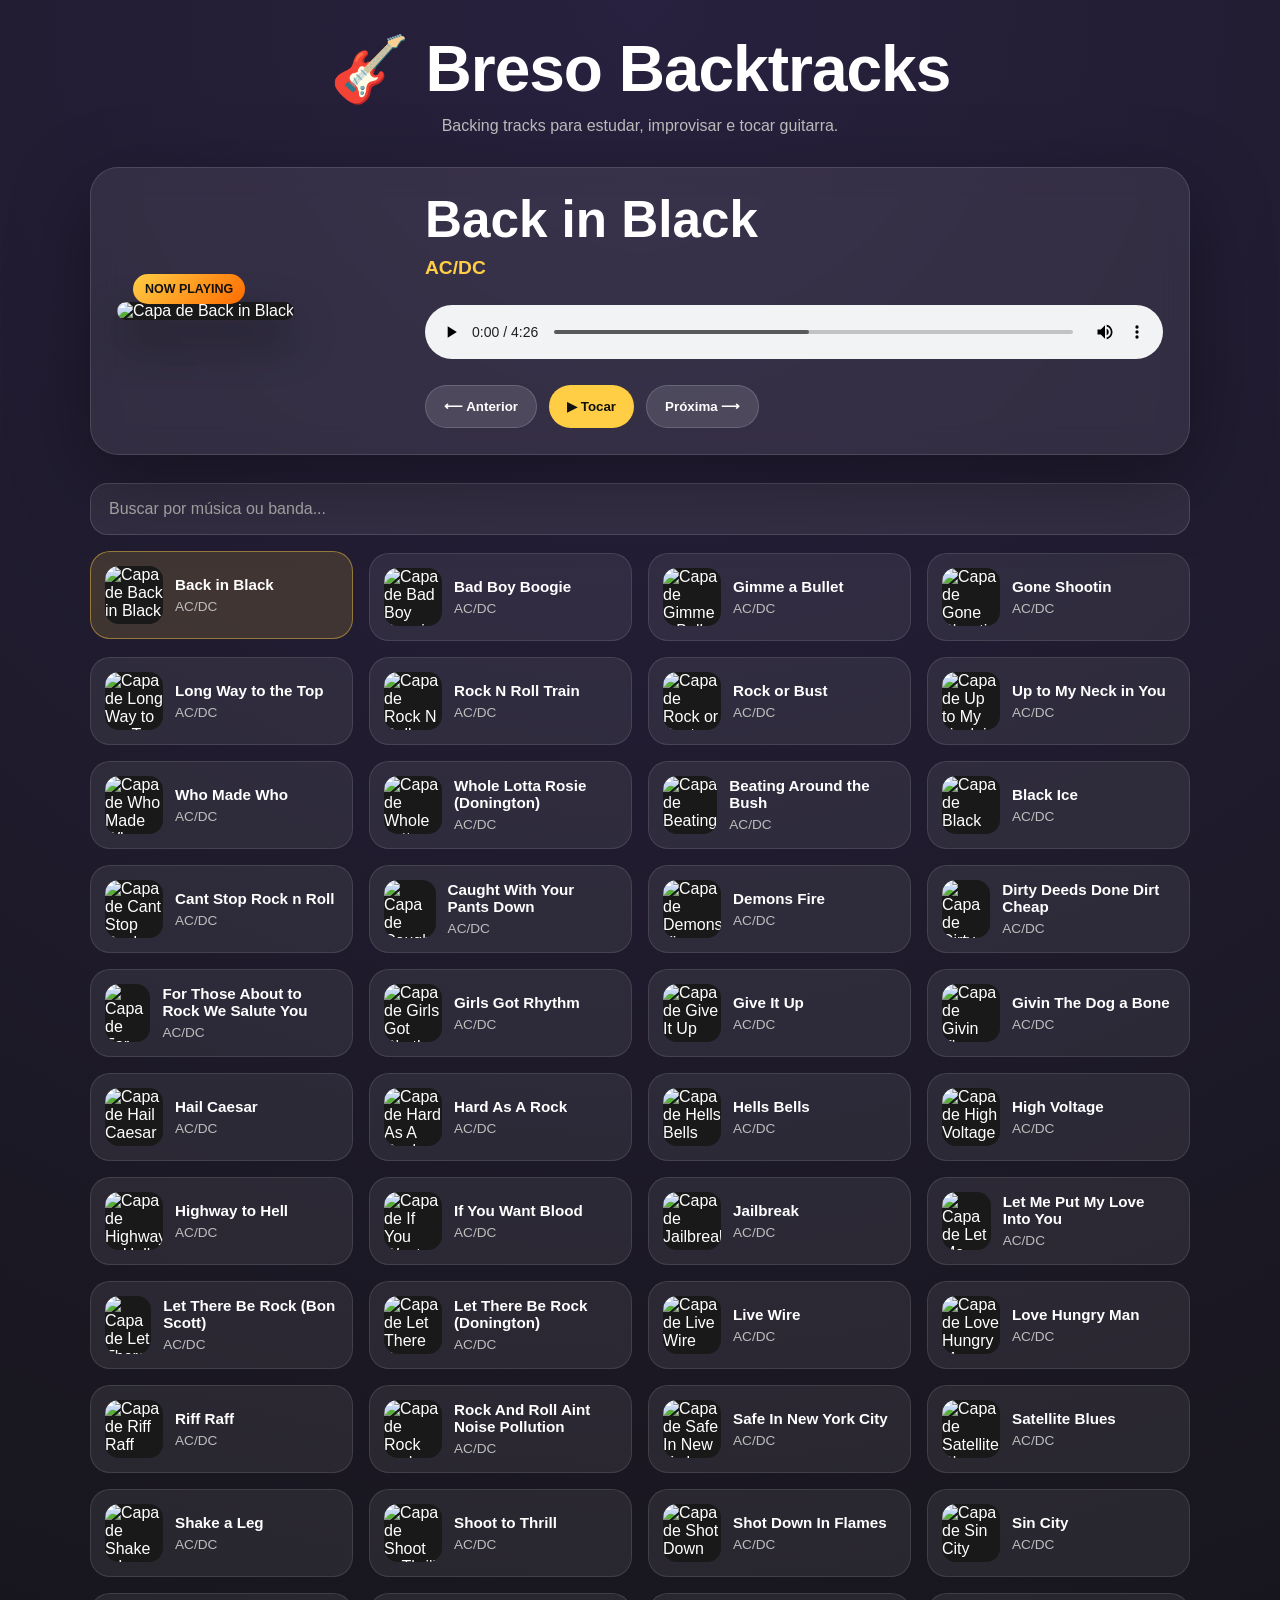
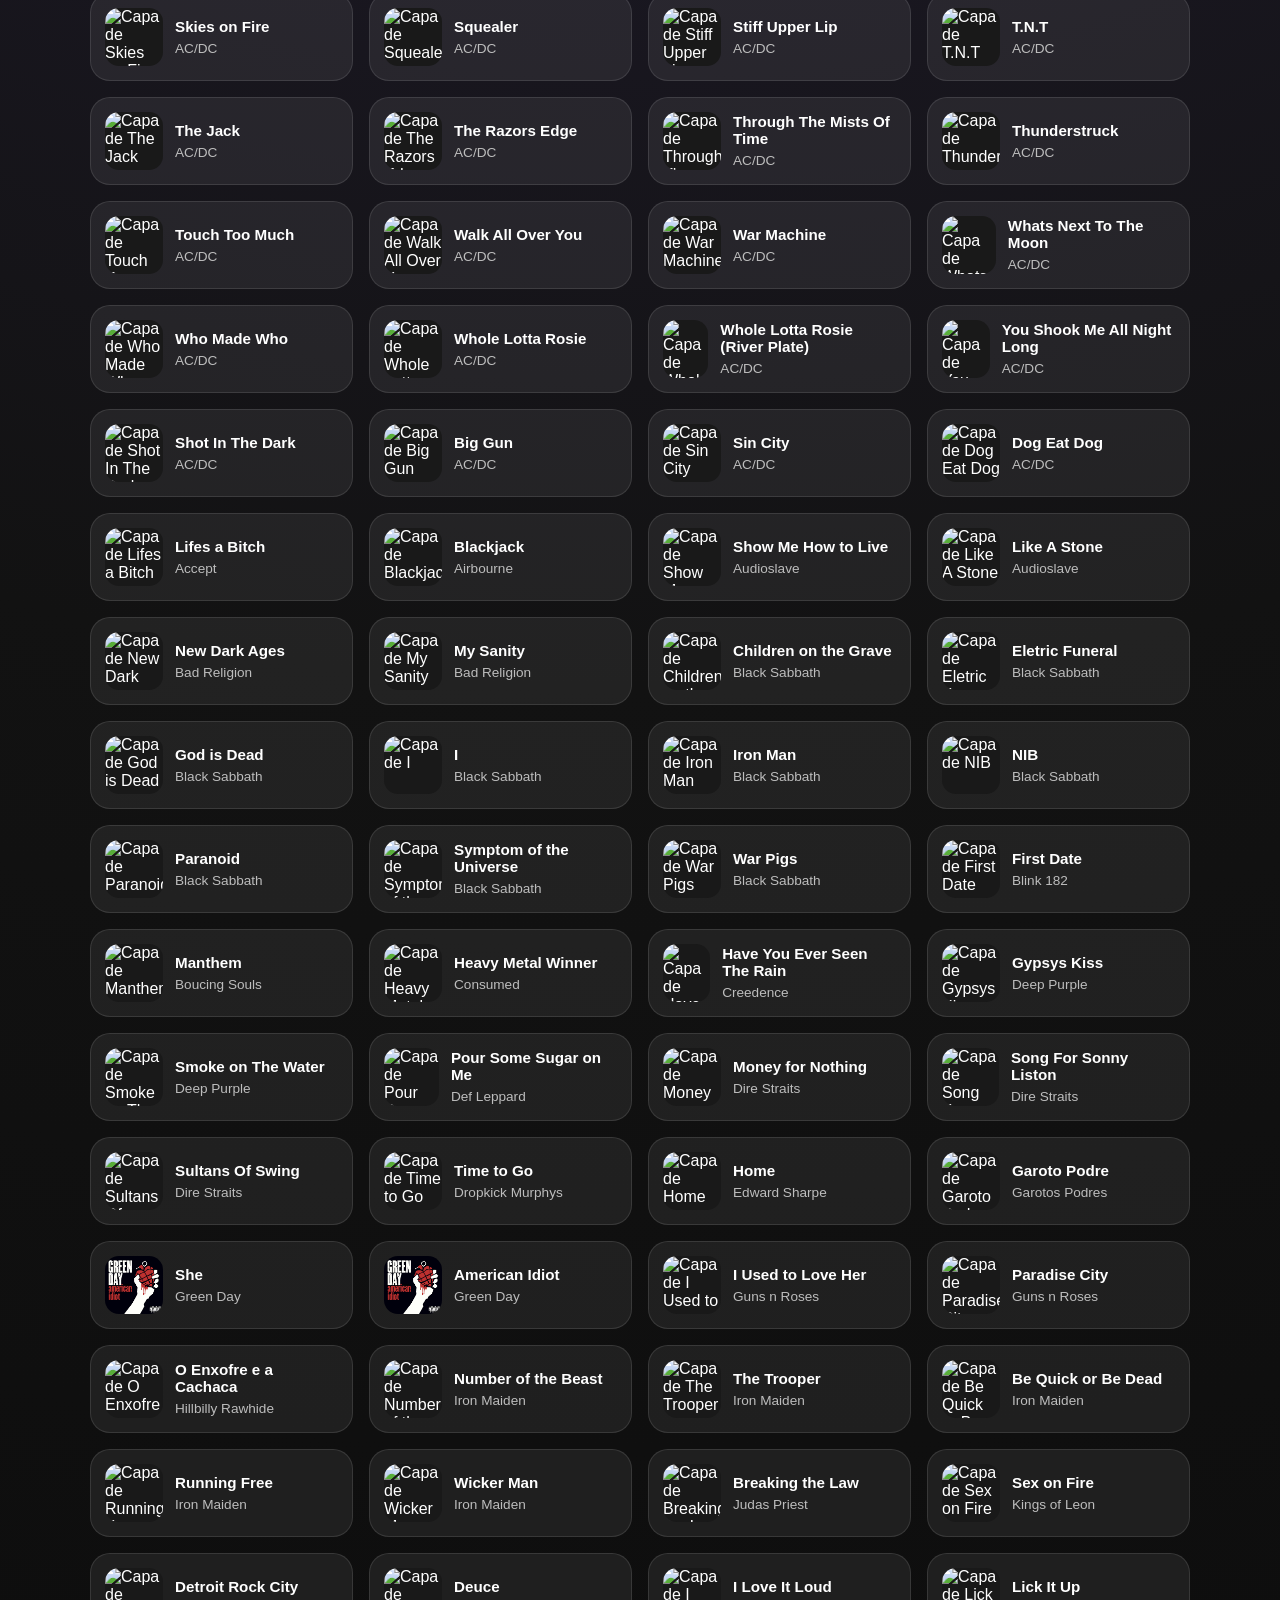
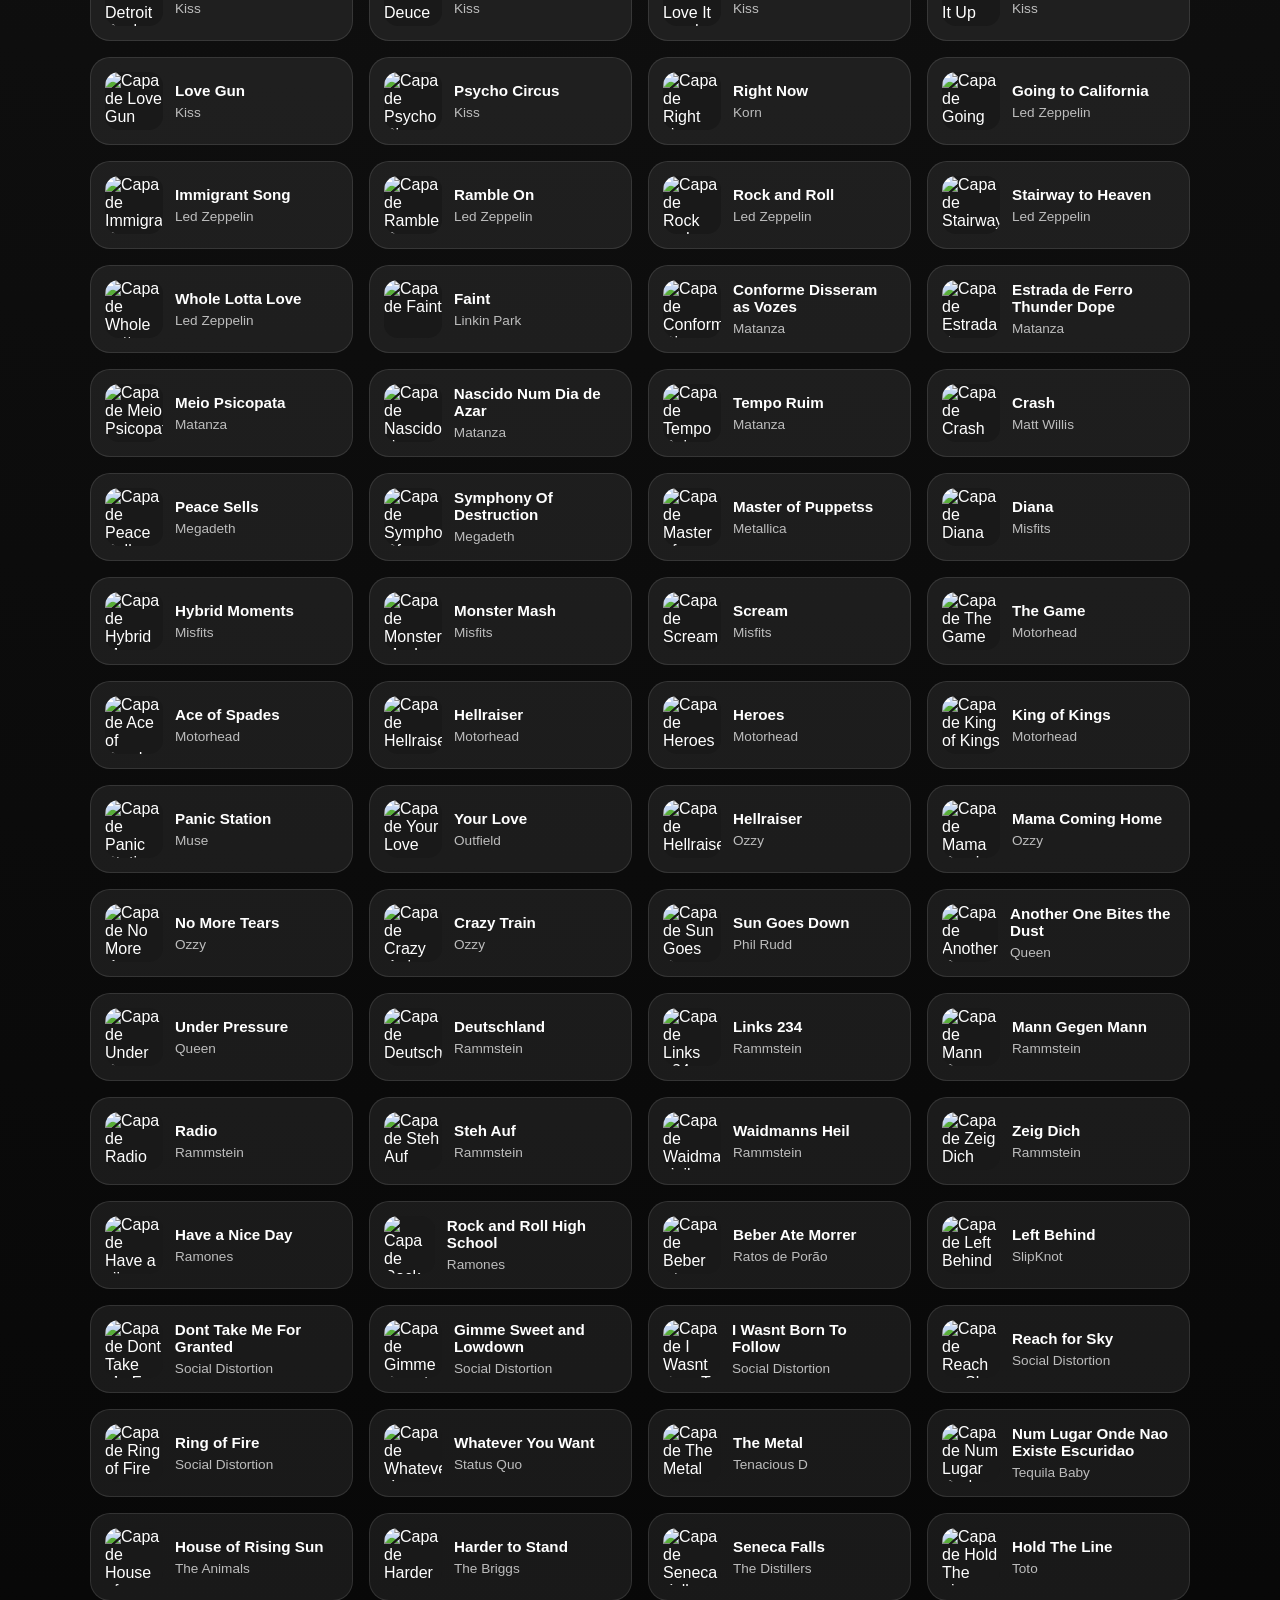
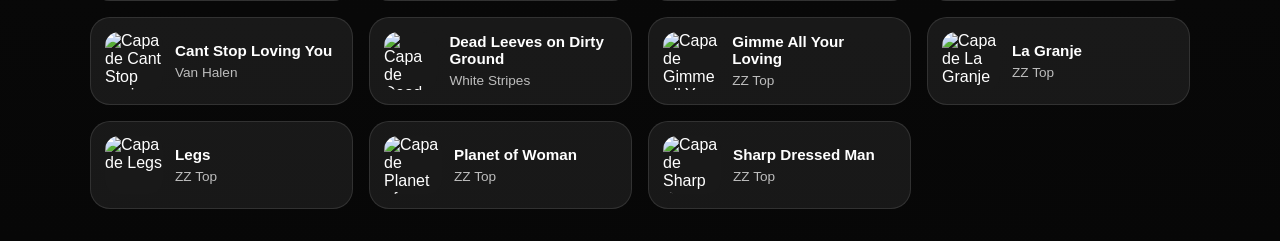
==== index2.html @ 4bf249a6 "Commit autom├ítico em 30/05/2026 ├ás 22:22:36,59" ====
<!DOCTYPE html>
<html lang="pt-BR">
<head>
  <meta charset="UTF-8" />
  <meta name="viewport" content="width=device-width, initial-scale=1.0" />
  <title>Breso Backtracks</title>
  <style>
    * {
      box-sizing: border-box;
      margin: 0;
      padding: 0;
    }

    body {
      min-height: 100vh;
      font-family: Arial, Helvetica, sans-serif;
      background: radial-gradient(circle at top, #28213f 0%, #121212 45%, #070707 100%);
      color: #fff;
      padding: 32px 16px;
    }

    .app {
      width: 100%;
      max-width: 1100px;
      margin: 0 auto;
    }

    header {
      text-align: center;
      margin-bottom: 32px;
    }

    header h1 {
      font-size: clamp(2rem, 5vw, 4rem);
      letter-spacing: -1px;
      margin-bottom: 10px;
    }

    header p {
      color: #bdbdbd;
      font-size: 1rem;
    }

    .player-card {
      display: grid;
      grid-template-columns: 280px 1fr;
      gap: 28px;
      align-items: center;
      background: rgba(255, 255, 255, 0.08);
      border: 1px solid rgba(255, 255, 255, 0.12);
      border-radius: 28px;
      padding: 26px;
      box-shadow: 0 24px 80px rgba(0, 0, 0, 0.35);
      backdrop-filter: blur(14px);
      margin-bottom: 28px;
    }

    .cover-wrap {
      position: relative;
    }

    .cover {
      width: 100%;
      aspect-ratio: 1;
      object-fit: cover;
      border-radius: 22px;
      box-shadow: 0 20px 45px rgba(0, 0, 0, 0.45);
      background: #191919;
    }

    .badge {
      position: absolute;
      left: 16px;
      bottom: 16px;
      background: linear-gradient(135deg, #ffce45, #ff6b00);
      color: #111;
      padding: 8px 12px;
      border-radius: 999px;
      font-weight: 700;
      font-size: 0.78rem;
      text-transform: uppercase;
    }

    .track-info h2 {
      font-size: clamp(1.8rem, 4vw, 3.2rem);
      line-height: 1;
      margin-bottom: 12px;
    }

    .track-info h3 {
      color: #ffce45;
      font-size: 1.2rem;
      margin-bottom: 26px;
      font-weight: 600;
    }

    audio {
      width: 100%;
      margin-bottom: 22px;
      accent-color: #ffce45;
    }

    .controls {
      display: flex;
      gap: 12px;
      flex-wrap: wrap;
    }

    button {
      border: none;
      cursor: pointer;
      padding: 13px 18px;
      border-radius: 999px;
      font-weight: 700;
      color: #111;
      background: #ffce45;
      transition: 0.2s ease;
    }

    button:hover {
      transform: translateY(-2px);
      box-shadow: 0 10px 24px rgba(255, 206, 69, 0.25);
    }

    button.secondary {
      background: rgba(255, 255, 255, 0.12);
      color: #fff;
      border: 1px solid rgba(255, 255, 255, 0.16);
    }

    .search-box {
      margin-bottom: 18px;
    }

    .search-box input {
      width: 100%;
      padding: 16px 18px;
      border-radius: 18px;
      border: 1px solid rgba(255, 255, 255, 0.14);
      background: rgba(255, 255, 255, 0.08);
      color: #fff;
      font-size: 1rem;
      outline: none;
    }

    .search-box input::placeholder {
      color: #aaa;
    }

    .playlist {
      display: grid;
      grid-template-columns: repeat(auto-fill, minmax(220px, 1fr));
      gap: 16px;
    }

    .music-card {
      background: rgba(255, 255, 255, 0.07);
      border: 1px solid rgba(255, 255, 255, 0.11);
      border-radius: 20px;
      padding: 14px;
      display: flex;
      gap: 12px;
      align-items: center;
      cursor: pointer;
      transition: 0.2s ease;
    }

    .music-card:hover,
    .music-card.active {
      background: rgba(255, 206, 69, 0.14);
      border-color: rgba(255, 206, 69, 0.45);
      transform: translateY(-2px);
    }

    .music-card img {
      width: 58px;
      height: 58px;
      border-radius: 14px;
      object-fit: cover;
      background: #191919;
    }

    .music-card strong {
      display: block;
      font-size: 0.95rem;
      margin-bottom: 4px;
    }

    .music-card span {
      color: #bdbdbd;
      font-size: 0.85rem;
    }

    @media (max-width: 760px) {
      .player-card {
        grid-template-columns: 1fr;
        padding: 18px;
      }

      .cover-wrap {
        max-width: 320px;
        margin: 0 auto;
      }

      .track-info {
        text-align: center;
      }

      .controls {
        justify-content: center;
      }
    }
  </style>
</head>
<body>
  <main class="app">
    <header>
      <h1>🎸 Breso Backtracks</h1>
      <p>Backing tracks para estudar, improvisar e tocar guitarra.</p>
    </header>

    <section class="player-card">
      <div class="cover-wrap">
        <img id="capa" class="cover" src="" alt="Capa da música" />
        <span class="badge">Now Playing</span>
      </div>

      <div class="track-info">
        <h2 id="titulo">Nenhuma música</h2>
        <h3 id="banda">Artista</h3>

        <audio id="audio" controls></audio>

        <div class="controls">
          <button class="secondary" id="prevBtn">⟵ Anterior</button>
          <button id="playBtn">▶ Tocar</button>
          <button class="secondary" id="nextBtn">Próxima ⟶</button>
        </div>
      </div>
    </section>

    <div class="search-box">
      <input id="busca" type="text" placeholder="Buscar por música ou banda..." />
    </div>

    <section id="playlist" class="playlist"></section>
  </main>

  <script>
  
      var site  = "https://bresodev.github.io/BackingTracks/musicas/";
  
  
	var capaACDC = "https://s2-techtudo.glbimg.com/yIfA1YfWTrU631iS520fP4xyDyY=/400x0/smart/filters:strip_icc()/s.glbimg.com/po/tt2/f/original/2014/01/09/acdc-wallpaper.jpg";
	var capaBlackSabbath = "https://hmrock.com.br/wp-content/uploads/2019/05/BLACK-SABBATH-Walpurgis-CD-1970-Peel-Sessions.jpg";
	var capaConsumed = "https://www.metal-archives.com/images/3/5/4/0/3540301294_photo.jpg?0242";
	var capaDropkickMurphys = "https://www.headbangersnews.com.br/wp-content/uploads/2024/09/dropkick-murphys-copy.jpg";
	var capaGreenDay = "[data-uri]";
	var capaIronMaiden = "https://i.scdn.co/image/ab67616d0000b2734c111d9ca05d852bbca7e652";
	var capaJudasPriest = "https://imusic.b-cdn.net/images/item/original/924/0194398917924.jpg?judas-priest-2021-reflections-50-heavy-metal-years-of-music-cd&class=scaled&v=1626855888";
	var capaKiss = "https://i.discogs.com/QD6jJYCDGJ_v8UkQbiqvhSbgZWmXq4EDLJIfEpekfZw/rs:fit/g:sm/q:90/h:600/w:576/czM6Ly9kaXNjb2dz/LWRhdGFiYXNlLWlt/YWdlcy9BLTE1MzA3/My0xNjgyNjA1MjY4/LTk4NTcuanBlZw.jpeg";
	var capaLedZeppelin = "https://cdn-images.dzcdn.net/images/cover/bf6394fd785568147dc6a0a27ebf1bc3/0x1900-000000-80-0-0.jpg";
	var capaMetallica = "https://universalmusic.vtexassets.com/arquivos/ids/185314/cd%20metallica-ride-the-lightning-importado-cd%20metallica-ride-the-lightning-impo-00042283814028-00004228381402.jpg?v=638482831030130000";
	var capaOzzy = "https://cdn-images.dzcdn.net/images/artist/e18bac5143c6764b58096640b7a93f06/1900x1900-000000-80-0-0.jpg";
	var capaSocialDistortion = "https://pm1.aminoapps.com/6729/8cd557354711c6e4381abfed44dcabb358d88576v2_00.jpg";
	var capaAccept = "https://encrypted-tbn0.gstatic.com/images?q=tbn:ANd9GcSbnw2ZaPfFq190IFtT26KCE4lEuJU3-fTkPg&s";
	var capaAirborne = "https://i.scdn.co/image/ab67616d00001e02f14b478eb49241dd646c8626";
	var capaAudioslave = "https://m.media-amazon.com/images/I/818106vSzxL.jpg";
	var capaBadReligion = "https://cdn.awsli.com.br/600x450/769/769081/produto/174149241/e910d37777.jpg";
	var capaBlink182 = "https://upload.wikimedia.org/wikipedia/pt/f/f2/Blink-182_%C3%A1lbum.jpg";
	var capaBoucingSouls = "https://upload.wikimedia.org/wikipedia/en/2/26/The_Bouncing_Souls_-_Hopeless_Romantic_cover.jpg";
	var capaDeepPurple = "https://m.media-amazon.com/images/I/81r5+A9OmkL.jpg";
	var capaCreedence = "https://m.media-amazon.com/images/I/81Vub58dt2L.jpg";
	var capaDefLeppard = "https://m.media-amazon.com/images/I/A1STgBT73QL._UF894,1000_QL80_.jpg";
	var capaDireStraits = "https://yt3.googleusercontent.com/mytT4DRTuQnT1VsAO6QWelv-LzNUfX1wi4JPrFY1vGHZNMMdWa8bclI3qv_9fyooXQuiRaLX8E8=s900-c-k-c0x00ffffff-no-rj";
	var capaEdwardSharpe = "https://cdn-images.dzcdn.net/images/artist/c6253de8ccc721cbe104b1e2850655df/1900x1900-000000-80-0-0.jpg";
	var capaGarotosPodres = "https://i.scdn.co/image/ab67616d0000b273136d67419509df09c9f929bc";
	var capaGunsnRoses = "https://i.scdn.co/image/ab6761610000e5eb50defaf9fc059a1efc541f4c";
	var capaHillbillyRawhide = "https://cdn-images.dzcdn.net/images/cover/a3bf8d22529b52a8691689e178394894/1900x1900-000000-80-0-0.jpg";
	var capaKingsofLeon = "https://i.scdn.co/image/ab6761610000e5eb6fc940f2e99875ced9bafed0";
	var capaKorn = "https://encrypted-tbn0.gstatic.com/images?q=tbn:ANd9GcSWrAUnhqSxsTRbwVL3gS3OAwZWRMw9tBYOZA&s";
	var capaLinkinPark = "https://lastfm.freetls.fastly.net/i/u/ar0/c21b3923a4d3ff5629996f3f8e178140.jpg";
	var capaMatanza = "https://upload.wikimedia.org/wikipedia/pt/b/b1/Matanza-pior-cenario-possivel.jpg";
	var capaMattWillis = "https://cdn-images.dzcdn.net/images/artist/727fe511a38d10326fbdf06ad2ec5392/1900x1900-000000-80-0-0.jpg";
	var capaMegadeth = "https://i.scdn.co/image/ab67616d0000b27342be808911785ceb13140edc";
	var capaMisfits = "https://i.scdn.co/image/ab67616100005174030d67ff9576754ff230b2c0";
	var capaMotorhead = "https://hmrock.com.br/wp-content/uploads/2017/01/1000x1000-1-1.jpg";
	var capaMuse = "https://cdn-images.dzcdn.net/images/artist/cd7c5861be0009d3b75d4d3c069317a7/1900x1900-000000-80-0-0.jpg";
	var capaOutfield = "https://thisis-images.spotifycdn.com/37i9dQZF1DZ06evO0SdqzC-default.jpg";
	var capaPhilRudd = "https://encrypted-tbn0.gstatic.com/images?q=tbn:ANd9GcQbREnB2XFYyToDC1lxAY_M14m5OplevowPzg&s";
	var capaQueen = "https://m.media-amazon.com/images/M/MV5BMjI4OTIwNDAxMF5BMl5BanBnXkFtZTgwOTkzOTAyODE@._V1_FMjpg_UX1000_.jpg";
	var capaRammstein  = "https://cdn-images.dzcdn.net/images/cover/040f9ad9afc1a9121e26a82987f5414d/1900x1900-000000-80-0-0.jpg";
	var capaRamones = "https://cdn-images.dzcdn.net/images/cover/5e4fa09fd2de120d601098123f43e328/0x1900-000000-80-0-0.jpg";
	var capaRatosdePorao = "https://i.pinimg.com/474x/ee/23/e7/ee23e7c569f09021968ed3a1028472d4.jpg";
	var capaSlipKnot = "https://encrypted-tbn0.gstatic.com/images?q=tbn:ANd9GcQsix1ccvSOvduhi1ChWYUBOQNn56LNFSpmwA&s";
	var capaStatusQuo = "https://imusic.b-cdn.net/images/item/original/437/0600753575437.jpg?status-quo-2015-rockin-all-over-the-world-the-collection-cd&class=scaled&v=1426598337";
	var capaTenaciousD = "https://m.media-amazon.com/images/I/51BMCpQzHtL._UF1000,1000_QL80_.jpg";
	var capaTequilaBaby = "https://image-cdn-ak.spotifycdn.com/image/ab67706c0000da8449c679cf1d4c68d3c0ddb3a2";
	var capaTheAnimals = "https://cdn-images.dzcdn.net/images/cover/32af0bbabd9459d57acc697ae162ca0c/0x1900-000000-80-0-0.jpg";
	var capaTheBriggs = "https://f4.bcbits.com/img/a3979635172_16.jpg";
	var capaTheDistillers = "https://crazymetalmind.com/wp-content/uploads/2013/09/972428_502074366547687_371007083_n.jpg";
	var capaToto = "https://static.wixstatic.com/media/294f34_5001a0ad7b33432caceaa2ebce2281df~mv2.jpeg/v1/fill/w_309,h_317,al_c,q_80,usm_0.66_1.00_0.01,enc_avif,quality_auto/toto.jpeg";
	var capaVanHalen = "https://m.media-amazon.com/images/I/91uG5dJsMdL.jpg";
	var capaWhiteStripes = "https://i.scdn.co/image/ab6761610000e5eb70cc06de8fc28226d4743cd9";
	var capaZZTop = "https://images.sk-static.com/images/media/profile_images/artists/307157/huge_avatar";
	 
	 
    const capaPadrao = 'https://placehold.co/600x600/181818/ffce45?text=Backing+Track';
     

    

const musicas = [
{banda: 'AC/DC', titulo: 'Back in Black', src: site + 'back in black.mp3', capa: capaACDC},
{banda: 'AC/DC', titulo: 'Bad Boy Boogie', src: site + 'Bad Boy Boogie.mp3', capa: capaACDC},
{banda: 'AC/DC', titulo: 'Gimme a Bullet', src: site + 'Gimme a Bullet.mp3', capa: capaACDC},
{banda: 'AC/DC', titulo: 'Gone Shootin', src: site + 'Gone Shootin.mp3', capa: capaACDC},
{banda: 'AC/DC', titulo: 'Long Way to the Top', src: site + 'Long Way to the Top.mp3', capa: capaACDC},
{banda: 'AC/DC', titulo: 'Rock N Roll Train', src: site + 'Rock N Roll Train.mp3', capa: capaACDC},
{banda: 'AC/DC', titulo: 'Rock or Bust', src: site + 'Rock or Bust.mp3', capa: capaACDC},
{banda: 'AC/DC', titulo: 'Up to My Neck in You', src: site + 'Up to My Neck in You.mp3', capa: capaACDC},
{banda: 'AC/DC', titulo: 'Who Made Who', src: site + 'Who Made Who.mp3', capa: capaACDC},
{banda: 'AC/DC', titulo: 'Whole Lotta Rosie (Donington)', src: site + 'Whole Lotta Rosie - Live.mp3', capa: capaACDC},
{banda: 'AC/DC', titulo:'Beating Around the Bush', src: site + 'Beating_Around_the_Bush.mp3', capa: capaACDC},
{banda: 'AC/DC', titulo:'Black Ice', src: site + 'AC_DC - Black Ice.mp3', capa: capaACDC},
{banda: 'AC/DC', titulo:'Cant Stop Rock n Roll', src: site + 'Cant_stop_rock_n_roll.mp3', capa: capaACDC},
{banda: 'AC/DC', titulo:'Caught With Your Pants Down', src: site + 'Caught_with_Your_Pants_Down.mp3', capa: capaACDC},
{banda: 'AC/DC', titulo:'Demons Fire', src: site + 'Demon_Fire.mp3', capa: capaACDC},
{banda: 'AC/DC', titulo:'Dirty Deeds Done Dirt Cheap', src: site + 'Dirty_Deeds_Done_Dirt_Cheap.mp3', capa: capaACDC},
{banda: 'AC/DC', titulo:'For Those About to Rock We Salute You', src: site + 'For_Those_About_to_Rock_We_Salute_You.mp3', capa: capaACDC},
{banda: 'AC/DC', titulo:'Girls Got Rhythm', src: site + 'Girls_Got_Rhythm.mp3', capa: capaACDC},
{banda: 'AC/DC', titulo:'Give It Up', src: site + 'Give_It_Up.mp3', capa: capaACDC},
{banda: 'AC/DC', titulo:'Givin The Dog a Bone', src: site + 'GIVIN THE DOG A BONE.mp3', capa: capaACDC},
{banda: 'AC/DC', titulo:'Hail Caesar', src: site + 'Hail_Caesar.mp3', capa: capaACDC},
{banda: 'AC/DC', titulo:'Hard As A Rock', src: site + 'Hard_As_A_Rock.mp3', capa: capaACDC},
{banda: 'AC/DC', titulo:'Hells Bells', src: site + 'Hells_Bells.mp3', capa: capaACDC},
{banda: 'AC/DC', titulo:'High Voltage', src: site + 'High_Voltage.mp3', capa: capaACDC},
{banda: 'AC/DC', titulo:'Highway to Hell', src: site + 'Highway_to_Hell.mp3', capa: capaACDC},
{banda: 'AC/DC', titulo:'If You Want Blood', src: site + 'If_You_Want_Blood.mp3', capa: capaACDC},
{banda: 'AC/DC', titulo:'Jailbreak', src: site + 'Jailbreak.mp3', capa: capaACDC},
{banda: 'AC/DC', titulo:'Let Me Put My Love Into You', src: site + 'Let_Me_Put_My_Love_Into_You.mp3', capa: capaACDC},
{banda: 'AC/DC', titulo:'Let There Be Rock (Bon Scott)', src: site + 'AC_DC Let there be rock backing track with Bon Scott.mp3', capa: capaACDC},
{banda: 'AC/DC', titulo:'Let There Be Rock (Donington)', src: site + 'Let_There_Be_Rock_from_Live_At_Donington.mp3', capa: capaACDC},
{banda: 'AC/DC', titulo:'Live Wire', src: site + 'Live_Wire.mp3', capa: capaACDC},
{banda: 'AC/DC', titulo:'Love Hungry Man', src: site + 'Love_Hungry_Man.mp3', capa: capaACDC},
{banda: 'AC/DC', titulo:'Riff Raff', src: site + 'Riff_Raff.mp3', capa: capaACDC},
{banda: 'AC/DC', titulo:'Rock And Roll Aint Noise Pollution', src: site + 'Rock_And_Roll_Aint_Noise_Pollution.mp3', capa: capaACDC},
{banda: 'AC/DC', titulo:'Safe In New York City', src: site + 'Safe_In_New_York_City.mp3', capa: capaACDC},
{banda: 'AC/DC', titulo:'Satellite Blues', src: site + 'Satellite_Blues.mp3', capa: capaACDC},
{banda: 'AC/DC', titulo:'Shake a Leg', src: site + 'Shake_a_Leg.mp3', capa: capaACDC},
{banda: 'AC/DC', titulo:'Shoot to Thrill', src: site + 'Shoot_to_thrill.mp3', capa: capaACDC},
{banda: 'AC/DC', titulo:'Shot Down In Flames', src: site + 'Shot_Down_In_Flames.mp3', capa: capaACDC},
{banda: 'AC/DC', titulo:'Sin City', src: site + 'ACDC - SIN CITY.mp3', capa: capaACDC},
{banda: 'AC/DC', titulo:'Skies on Fire', src: site + 'Skies_on_Fire.mp3', capa: capaACDC},
{banda: 'AC/DC', titulo:'Squealer', src: site + 'AC_DC-_Squealer.mp3', capa: capaACDC},
{banda: 'AC/DC', titulo:'Stiff Upper Lip', src: site + 'Stiff_Upper_Lip.mp3', capa: capaACDC},
{banda: 'AC/DC', titulo:'T.N.T', src: site + 'T.N.T.mp3', capa: capaACDC},
{banda: 'AC/DC', titulo:'The Jack', src: site + 'AC_DC - The Jack.mp3', capa: capaACDC},
{banda: 'AC/DC', titulo:'The Razors Edge', src: site + 'ACDC - THE RAZORS EDGE.mp3', capa: capaACDC},
{banda: 'AC/DC', titulo:'Through The Mists Of Time', src: site + 'AC_DC - Through The Mists Of Time.mp3', capa: capaACDC},
{banda: 'AC/DC', titulo:'Thunderstruck', src: site + 'Thunderstruck.mp3', capa: capaACDC},
{banda: 'AC/DC', titulo:'Touch Too Much',src: site +  'Touch_too_much.mp3', capa: capaACDC},
{banda: 'AC/DC', titulo:'Walk All Over You', src: site + 'Walk_All_Over_You.mp3', capa: capaACDC},
{banda: 'AC/DC', titulo:'War Machine', src: site + 'ACDC - WAR MACHINE.mp3', capa: capaACDC},
{banda: 'AC/DC', titulo:'Whats Next To The Moon', src: site + 'Whats_Next_to_the_Moon.mp3', capa: capaACDC},
{banda: 'AC/DC', titulo:'Who Made Who', src: site + 'Who_Made_Who.mp3', capa: capaACDC},
{banda: 'AC/DC', titulo:'Whole Lotta Rosie', src: site + 'Lotta_Rosie.mp3', capa: capaACDC},
{banda: 'AC/DC', titulo:'Whole Lotta Rosie (River Plate)', src: site + 'Whole Lotta Rosie River Plate.mp3', capa: capaACDC},
{banda: 'AC/DC', titulo:'You Shook Me All Night Long', src: site + 'You_Shook_Me_All_Night_Long.mp3', capa: capaACDC},
{banda: 'AC/DC', titulo:'Shot In The Dark', src: site + 'Shot In The Dark.mp3', capa: capaACDC},
{banda: 'AC/DC', titulo:'Big Gun', src: site + 'ACDC - BIG GUN.mp3', capa: capaACDC},
{banda: 'AC/DC', titulo:'Sin City', src: site + 'ACDC Sin City.mp3', capa: capaACDC},
{banda: 'AC/DC', titulo:'Dog Eat Dog', src: site + 'Dog Eat Dog.mp3', capa: capaACDC},


{banda: 'Accept',  titulo:'Lifes a Bitch', src: site + 'Lifes_a_Bitch.mp3', capa: capaAccept},//1231198837889044480/1231201342366810162/?ex=6636189a&amp;is=6623a39a&amp;hm=38cee1d449687c9160801ceb87e3ad4cec9dafbb316b632a65b3b60e6811f3b8&amp;', capa: ''},
{banda: 'Airbourne', titulo: 'Blackjack', src: site + 'Blackjack.mp3', capa: capaAirborne},///1231231900970913814/Blackjack.mp3?ex=66363510&amp;is=6623c010&amp;hm=3a585e52aaaab0cbcdf7041ba4ded0284182ccf0e180420f88404d7ee35c0821&amp;', capa: ''},
{banda: 'Audioslave', titulo: 'Show Me How to Live', src: site + 'Show_Me_How_to_Live.mp3', capa: capaAudioslave},///1231232531622269049/?ex=663635a6&amp;is=6623c0a6&amp;hm=9ff0d2c64166fcd9f010ba99b9fbf4fcb25f4bcc12f6004e86e9f9820d9746ec&amp;', capa: ''},
{banda: 'Audioslave', titulo: 'Like A Stone', src: site + 'Audioslave - Like A Stone.mp3', capa: capaAudioslave},///1231232531622269049/?ex=663635a6&amp;is=6623c0a6&amp;hm=9ff0d2c64166fcd9f010ba99b9fbf4fcb25f4bcc12f6004e86e9f9820d9746ec&amp;', capa: ''},
{banda: 'Bad Religion',  titulo:'New Dark Ages', src: site + 'New_Dark_Ages.mp3', capa: capaBadReligion},//1231198837889044480/1231201627482882070/?ex=663618de&amp;is=6623a3de&amp;hm=a7bc7d36b9d1a184c7a9e7b9584eae7e7a7856fe1255688150fd851af456042b&amp;', capa: ''},
{banda: 'Bad Religion', titulo: 'My Sanity', src: site + 'Bad_Religion_My_Sanity_Guitar_Backing_Track_w_Vocals__nKKkAmkAq4M_140.mp3', capa: capaBadReligion},///1231409947817021471/Bad_Religion_My_Sanity_Guitar_Backing_Track_w_Vocals__nKKkAmkAq4M_140.mp3?ex=6636dae2&amp;is=662465e2&amp;hm=2251bb5f5b09881a6001a7e0d466d673cb9b74f402290b9b37976b55446799ba&amp;', capa: ''},
{banda: 'Black Sabbath', titulo: 'Children on the Grave', src: site + 'Children_Of_The_Grave.mp3', capa: capaBlackSabbath},///1231231897527521350/Children_Of_The_Grave.mp3?ex=6625118f&amp;is=6623c00f&amp;hm=ed1408379ed7a7a83d3b94aaf146076bab1697d532258f6a9ae5b64732f25c77&amp;', capa: ''},
{banda: 'Black Sabbath', titulo: 'Eletric Funeral', src: site + 'Electric_Funeral.mp3', capa: capaBlackSabbath},////?ex=6636350f&amp;is=6623c00f&amp;hm=01a646e1315edd11d32e9ee334868c48082bb66407e385468b4ae62b35422fc3&amp;', capa: ''},
{banda: 'Black Sabbath', titulo: 'God is Dead', src: site + 'Black_Sabbath_God_Is_Dead_Guitar_Backing_Track_w_Vocals_qz_hYVWc6bQ_140.mp3', capa: capaBlackSabbath},///1231409948152434718/Black_Sabbath_God_Is_Dead_Guitar_Backing_Track_w_Vocals_qz_hYVWc6bQ_140.mp3?ex=6636dae2&amp;is=662465e2&amp;hm=61f70293b5f29f5b8caea114629947f40bbb92f26153dbead8e0db370ac62c0b&amp;', capa: ''},
{banda: 'Black Sabbath', titulo: 'I', src: site + 'I.mp3', capa: capaBlackSabbath},//
{banda: 'Black Sabbath', titulo: 'Iron Man', src: site + 'Black_Sabbath_Iron_Man_Guitar_Backing_Track_w_original__vGScxlii1lQ_140.mp3', capa: capaBlackSabbath},///1231410060798988399/Black_Sabbath_Iron_Man_Guitar_Backing_Track_w_original__vGScxlii1lQ_140.mp3?ex=6636dafc&amp;is=662465fc&amp;hm=c67d54272423ac1b923807d5bdb9884d1c5319a3692c6796d5843ef0abdb8a33&amp;', capa: ''},
{banda: 'Black Sabbath', titulo: 'NIB', src: site + 'N.I.B_Black_sabbath_guitar_backing_track_ozzy_vocals__-0TvwfX4E9M_140.mp3', capa: capaBlackSabbath},//?ex=6636dae2&amp;is=662465e2&amp;hm=9009859b3616b970d276c55df8f4c5bab6eda16b6dd3779cad02f7d727a7b34a&amp;', capa: ''},
{banda: 'Black Sabbath', titulo: 'Paranoid', src: site + 'Paranoid.mp3', capa: capaBlackSabbath},//1231198837889044480/1231201628452032542/?ex=663618de&amp;is=6623a3de&amp;hm=e2247459b2b4146c78e2bbaffb733b7c94d343a05a75062b27db5a80fde17e99&amp;', capa: ''},
{banda: 'Black Sabbath', titulo: 'Symptom of the Universe', src: site + 'Black_Sabbath_Symptom_of_the_Universe_Guitar_Backing_Tr_xXDvnF2nLL8_140.mp3', capa: capaBlackSabbath},///1231409949091823638/Black_Sabbath_Symptom_of_the_Universe_Guitar_Backing_Tr_xXDvnF2nLL8_140.mp3?ex=6636dae2&amp;is=662465e2&amp;hm=9623930406784b425e69af57d3963f3b5bb99f5db35fa419500e11fe9ba91163&amp;', capa: ''},
{banda: 'Black Sabbath', titulo: 'War Pigs', src: site + 'war-pigs.mp3', capa: capaBlackSabbath},
{banda: 'Blink 182', titulo: 'First Date', src: site + 'First_Date.mp3', capa: capaBlink182},///1231232036845387816/First_Date.mp3?ex=66363530&amp;is=6623c030&amp;hm=e87faa0f39fe402c28a2fab8b73099bbf8b41228f2c5b590dee8cc21a608a776&amp;', capa: ''},
{banda: 'Boucing Souls', titulo: 'Manthem', src: site + 'Manthem.mp3', capa: capaBoucingSouls},//1231198837889044480/1231201626501677177/?ex=663618de&amp;is=6623a3de&amp;hm=1adae4c0632c989221dbadb48675847c40900205010b47b44b837f272d556435&amp;', capa: ''},
{banda: 'Consumed', titulo: 'Heavy Metal Winner', src: site + 'Heavy_Metal_Winner.mp3', capa: capaConsumed},
{banda: 'Creedence', titulo: 'Have You Ever Seen The Rain', src: site + 'Have_You_Ever_Seen_The_Rain.mp3', capa: capaCreedence},
{banda: 'Deep Purple', titulo: 'Gypsys Kiss', src: site + 'Gypsys_Kiss_Backing_Track_eUyHI90yyUg_140.mp3', capa: capaDeepPurple},///1231410061113430047/Gypsys_Kiss_Backing_Track_eUyHI90yyUg_140.mp3?ex=6636dafd&amp;is=662465fd&amp;hm=f8955ade86ecb8598c28936b22384eedaebca5a60859498f56ce44be47552113&amp;', capa: ''},
{banda: 'Deep Purple', titulo: 'Smoke on The Water', src: site + 'Deep_Purple_Smoke_on_The_Water_Backing_Track_With_Vocal_PlewFI2a2qo_140.mp3', capa: capaDeepPurple},///1231418230535360563/Deep_Purple_Smoke_on_The_Water_Backing_Track_With_Vocal_PlewFI2a2qo_140.mp3?ex=662667d8&amp;is=66251658&amp;hm=9831974a12f3cd92f9eb893e0d029fc90eaa38ec609a183848f8e028a070c35d&amp;', capa: ''},
{banda: 'Def Leppard', titulo: 'Pour Some Sugar on Me', src: site + 'Pour_Some_Sugar_On_Me.mp3', capa: capaDefLeppard},///1231232284880015430/?ex=6636356b&amp;is=6623c06b&amp;hm=e5d329ee853f835a48f07438feeeec4c397d53cbfe97fb92ca501d4e109da766&amp;', capa: ''},
{banda: 'Dire Straits', titulo: 'Money for Nothing', src: site + 'Dire_Straits_Money_For_Nothing_Guitar_Backing_Track_WIT_bVtrH3ehjjQ_140.mp3', capa: capaDireStraits},///1231409949385560176/Dire_Straits_Money_For_Nothing_Guitar_Backing_Track_WIT_bVtrH3ehjjQ_140.mp3?ex=662708e2&amp;is=6625b762&amp;hm=d9b5d18d870fb9dd0aba032c12e5d5ef8fb3a934d495fbd3d8676a1e145e3d59&amp;', capa: ''},
{banda: 'Dire Straits', titulo: 'Song For Sonny Liston', src: site + 'Song_For_Sonny_Liston.mp3', capa: capaDireStraits},///1231232531970392154/?ex=663635a6&amp;is=6623c0a6&amp;hm=cfa3c612f0451803ebdd5ccc83acc81c29e92cedee4a07df5e65422ff2e136f6&amp;', capa: ''},
{banda: 'Dire Straits', titulo: 'Sultans Of Swing', src: site + 'Sultans_Of_Swing.mp3', capa: capaDireStraits},///1231232532922634280/?ex=663635a7&amp;is=6623c0a7&amp;hm=dfa36a4b9f01bdc972316d3411f79ad9b5850dc11c9c537d4820a7bdf1c87c3a&amp;', capa: ''},
{banda: 'Dropkick Murphys', titulo: 'Time to Go', src: site + 'Time to Go.mp3', capa: capaDropkickMurphys},
{banda: 'Edward Sharpe', titulo: 'Home', src: site + 'Home.mp3', capa: capaEdwardSharpe},///1231232035943612497/?ex=66363530&amp;is=6623c030&amp;hm=5cca38c6dfa2d8849be579c28a47cd926ce3ce5db625037d963d7d215e538199&amp;', capa: ''},
{banda: 'Garotos Podres', titulo: 'Garoto Podre', src: site + 'Garotos_Podres_Garoto_Podre_Guitar_Backing_Track_w_Voca_Y1mqXQFazBQ_140.mp3', capa: capaGarotosPodres},///1231409947313438750/Garotos_Podres_Garoto_Podre_Guitar_Backing_Track_w_Voca_Y1mqXQFazBQ_140.mp3?ex=6636dae1&amp;is=662465e1&amp;hm=e89208e0409d3381141d68958ec164b6be59e781421b50a033809194416816c3&amp;', capa: ''},
{banda: 'Green Day',  titulo:'She', src: site + 'she.mp3', capa: capaGreenDay},
{banda: 'Green Day', titulo: 'American Idiot', src: site + 'american-idiot.mp3', capa: capaGreenDay},
{banda: 'Guns n Roses', titulo: 'I Used to Love Her', src: site + 'I_Used_To_Love_Her.mp3', capa: capaGunsnRoses},///1231232161122615296/?ex=6636354e&amp;is=6623c04e&amp;hm=d7e5a43638ad0df3f7dc3e3ee545576bcfe5ab6f7cca7f02ba568d26949c6815&amp;', capa: ''},
{banda: 'Guns n Roses', titulo: 'Paradise City', src: site + 'Guns N Roses - Paradise City.mp3', capa: capaGunsnRoses},///1231232161122615296/?ex=6636354e&amp;is=6623c04e&amp;hm=d7e5a43638ad0df3f7dc3e3ee545576bcfe5ab6f7cca7f02ba568d26949c6815&amp;', capa: ''},
{banda: 'Hillbilly Rawhide',  titulo:'O Enxofre e a Cachaca', src: site + 'O_Enxofre_e_a_Cachaca.mp3', capa: capaHillbillyRawhide},//1231198837889044480/1231201628124872714/?ex=663618de&amp;is=6623a3de&amp;hm=5a0c5394c87e71b13bff62cd4d91d5533d4112ec25c87e0e3c691a3dcc340a9e&amp;', capa: ''},
{banda: 'Iron Maiden',  titulo:'Number of the Beast', src: site + 'the-number-of-the-beast.mp3', capa: capaIronMaiden},
{banda: 'Iron Maiden',  titulo:'The Trooper', src: site + 'the-trooper.mp3', capa: capaIronMaiden},
{banda: 'Iron Maiden', titulo: 'Be Quick or Be Dead', src: site + 'be_quick_or_be_dead.mp3', capa:capaIronMaiden},///1231231900589494342/be_quick_or_be_dead.mp3?ex=66363510&amp;is=6623c010&amp;hm=ae467498e6ebf72207cf5db1acee0010cfdfd173370df0f48228ff1789042ca6&amp;', capa: ''},
{banda: 'Iron Maiden', titulo: 'Running Free', src: site + 'Running_Free.mp3', capa: capaIronMaiden},//1231198837889044480/1231201953216987257/?ex=6636192c&amp;is=6623a42c&amp;hm=4b98b2a1a19a78072c4e6fbabc2beae2ab5c17f4ba5ae79163a22d7d8e5e0aaf&amp;', capa: ''},
{banda: 'Iron Maiden', titulo: 'Wicker Man', src: site + 'Wicker_Man.mp3', capa: capaIronMaiden},//1231198837889044480/1231202353244536874/?ex=6636198b&amp;is=6623a48b&amp;hm=da89828090770bd8d1bef85450fac989f2a942d3390c86eb860e88cc26716e60&amp;', capa: ''},
{banda: 'Judas Priest', titulo: 'Breaking the Law', src: site + 'breaking-the-law.mp3', capa: capaJudasPriest},
{banda: 'Kings of Leon', titulo: 'Sex on Fire', src: site + 'Sex_On_Fire.mp3', capa: capaKingsofLeon},///1231232530896654398/?ex=663635a6&amp;is=6623c0a6&amp;hm=f4368c73ac03670cb8d1a870c0b6fe3342b6b0b9f242ba63c2739a4e0f9aa619&amp;', capa: ''},
{banda: 'Kiss', titulo: 'Detroit Rock City', src: site + 'KISS_Detroit_Rock_City_Backing_Track_for_Guitarists_Ace_e8J39MAGzOk_140.mp3', capa: capaKiss},///1231409946726236261/?ex=6636dae1&amp;is=662465e1&amp;hm=c453b845a4595ba5f51e9b45bc9cf078bdbe752b0948c6e1fa3c69e4dd488e38&amp;', capa: ''},
{banda: 'Kiss', titulo: 'Deuce', src: site + 'deuce.mp3', capa: capaKiss},
{banda: 'Kiss', titulo: 'I Love It Loud', src: site + 'I_LOVE_IT_LOUD.mp3', capa: capaKiss},///1231232036468031568/?ex=66363530&amp;is=6623c030&amp;hm=b305760784176ad31137468529a663f57024284d65f81aae7f5bd18df7a5f9c4&amp;', capa: ''},
{banda: 'Kiss', titulo: 'Lick It Up', src: site + 'Kiss_Lick_it_Up_Guitar_Backing_Track_w_Vocals__cft_vSIk1hY_140.mp3', capa: capaKiss},///1231409948488110190/?ex=6636dae2&amp;is=662465e2&amp;hm=b2279583cb9391d61878562be1c23f47e3840b2e87e87a0986c2792287a61a9b&amp;', capa: ''},
{banda: 'Kiss', titulo: 'Love Gun', src: site + 'love-gun.mp3', capa: capaKiss},
{banda: 'Kiss', titulo: 'Psycho Circus', src: site + 'Psycho Circus.mp3', capa: capaKiss},
{banda: 'Korn', titulo: 'Right Now', src: site + 'Righ_Now.mp3', capa: capaKorn},///1231232285664215052/?ex=6636356c&amp;is=6623c06c&amp;hm=e8081dde47de1bab48b9018df60fbceb99dff2794a6bbbfe37dc8f8ca9f5ce57&amp;', capa: ''},
{banda: 'Led Zeppelin', titulo: 'Going to California', src: site + 'Going_to_California.mp3', capa: capaLedZeppelin},///1231232037688442880/Going_to_California.mp3?ex=66363530&amp;is=6623c030&amp;hm=5d67e8d2cc4648b1c7751c01d7bc7b4fed83fca1c0c466152c903bacdfbb84fe&amp;', capa: ''},
{banda: 'Led Zeppelin', titulo: 'Immigrant Song', src: site + 'Immigrant_Song.mp3', capa: capaLedZeppelin},//1231198837889044480/1231201341385342976/?ex=6636189a&amp;is=6623a39a&amp;hm=f563c81161b3c83f5eae644e842fb813b78a3dff45781a71424912a76ee7c2c6&amp;', capa: ''},
{banda: 'Led Zeppelin', titulo: 'Ramble On', src: site + 'Ramble_On.mp3', capa: capaLedZeppelin},///1231232285198651442/?ex=6636356b&amp;is=6623c06b&amp;hm=de033969ad0a62adc086c9787881e50b1e95faeab279b25ddf546649d06f6994&amp;', capa: ''},
{banda: 'Led Zeppelin', titulo: 'Rock and Roll', src: site + 'Rock_and_Roll.mp3', capa: capaLedZeppelin},//1231198837889044480/1231201799097155624/?ex=66361907&amp;is=6623a407&amp;hm=d66a07a88f51fe638b48175637d9b9ca82319313c5c3f638b6119c26d0e4b451&amp;', capa: ''},
{banda: 'Led Zeppelin', titulo: 'Stairway to Heaven', src: site + 'stairway-to-heaven.mp3', capa: capaLedZeppelin},
{banda: 'Led Zeppelin', titulo: 'Whole Lotta Love', src: site + 'Led_Zeppelin_Whole_Lotta_Love_Guitar_Backing_Track_w_or_dAtad6UsPzE_140.mp3', capa: capaLedZeppelin},///1?ex=662708e1&amp;is=6625b761&amp;hm=fdb6904fef8c7a0c5224d6caeeb3d1e8cf045a2d6c2919ed4466b0e7516c74b1&amp;', capa: ''},
{banda: 'Linkin Park', titulo: 'Faint', src: site + 'Faint.mp3', capa: capaLinkinPark},///1231231899691778118/Faint.mp3?ex=66251190&amp;is=6623c010&amp;hm=134430fdf5cdb2351c50bbc4a6b1f41413a8ec997cbb86b7413acc17487d6890&amp;', capa: ''},
{banda: 'Matanza', titulo: 'Conforme Disseram as Vozes', src: site + 'Matanza_Conforme_Disseram_As_Vozes_Guitar_Backing_Track_6ygP0Q7hKqc_140.mp3', capa: capaMatanza},///1231409947028361268/?ex=662708e1&amp;is=6625b761&amp;hm=140beffec8e0c8ae74dea31232578344f2034254638b2fbad85c359bd8a1006f&amp;', capa: ''},
{banda: 'Matanza', titulo: 'Estrada de Ferro Thunder Dope', src: site + 'Thunder_Dope.mp3', capa: capaMatanza},//1231198837889044480/1231202232549113907/?ex=6624f5ee&amp;is=6623a46e&amp;hm=aceba9f76696f1881e4d70264b5abfd05681e195b3c3bc6ee4653da02f6b6803&amp;', capa: ''},
{banda: 'Matanza', titulo: 'Meio Psicopata', src: site + 'Meio_Psicopata.mp3', capa: capaMatanza},//1231198837889044480/1231201626820448329/?ex=6624f55e&amp;is=6623a3de&amp;hm=9b2258b384e1ad117bc9797fd7291e69daf3256779d0cef970bfe4afcbeab4e5&amp;', capa: ''},
{banda: 'Matanza', titulo: 'Nascido Num Dia de Azar', src: site + 'Nascido Num Dia de Azar - Matanza.mp3', capa: capaMatanza},///1231409947028361268/?ex=662708e1&amp;is=6625b761&amp;hm=140beffec8e0c8ae74dea31232578344f2034254638b2fbad85c359bd8a1006f&amp;', capa: ''},
{banda: 'Matanza', titulo: 'Tempo Ruim', src: site + 'tempo ruim.mp3', capa: capaMatanza},//1231198837889044480/1231201626820448329/?ex=6624f55e&amp;is=6623a3de&amp;hm=9b2258b384e1ad117bc9797fd7291e69daf3256779d0cef970bfe4afcbeab4e5&amp;', capa: ''},
{banda: 'Matt Willis', titulo: 'Crash', src: site + 'matt_willis_crash.mp3', capa: capaMattWillis},///1231232286725509262/?ex=662511ec&amp;is=6623c06c&amp;hm=2453b53782d7693c93cc0e659b3a1aa229b2ecb542f458ccfed00525393566d5&amp;', capa: ''},
{banda: 'Megadeth',  titulo:'Peace Sells', src: site + 'Peace_Sells.mp3', capa: capaMegadeth},//1231198837889044480/1231201628787445790/?ex=663618de&amp;is=6623a3de&amp;hm=4663476d62b8943aaa0ce7bbb5585021858c3b83f1717dfef407fd33fe08ba94&amp', capa: ''},
{banda: 'Megadeth',  titulo:'Symphony Of Destruction', src: site + 'Symphony_Of_Destruction.mp3', capa: capaMegadeth},//1231198837889044480/1231202231362125905/?ex=6636196e&amp;is=6623a46e&amp;hm=5fcc44d4672971cca1ccc970eac26279a109897f4edbd81b2305b6edfa27d981&amp;', capa: ''},
{banda: 'Metallica', titulo: 'Master of Puppetss', src: site + 'master-of-puppets.mp3', capa: capaMetallica},
{banda: 'Misfits', titulo: 'Diana', src: site + 'Diana.mp3', capa: capaMisfits},
{banda: 'Misfits', titulo: 'Hybrid Moments', src: site + 'Hybrid_Moments.mp3', capa: capaMisfits},
{banda: 'Misfits', titulo: 'Monster Mash', src: site + 'Monster_Mash.mp3', capa: capaMisfits},
{banda: 'Misfits', titulo: 'Scream', src: site + 'Scream.mp3', capa: capaMisfits},
{banda: 'Motorhead',  titulo:'The Game', src: site + 'The_Game.mp3', capa: capaMotorhead},///1231232529206476840/?ex=66251226&amp;is=6623c0a6&amp;hm=2c6e5d63dcdbe5594584c7c4deb696b2dd14de17f4bde1d09afcdc55e9ff2bba&amp;', capa: ''},
{banda: 'Motorhead', titulo: 'Ace of Spades', src: site + 'Ace of Spades.mp3', capa: capaMotorhead},
{banda: 'Motorhead', titulo: 'Hellraiser', src: site + 'Motorhead_-_Hellraiser.mp3', capa: capaMotorhead},///1231232287027368107/?ex=6636356c&amp;is=6623c06c&amp;hm=1e31ac59196167aa240a512e052dce3b35376eb06ffc7e99beb6a3f5a11d301f&amp;', capa: ''},
{banda: 'Motorhead', titulo: 'Heroes', src: site + 'Heroes.mp3', capa: capaMotorhead},///1231232035281043517/?ex=662511b0&amp;is=6623c030&amp;hm=500c8c1ce57493fe494922bc07ffe378a8b04711195b59156e423b2b55bd60b2&amp;', capa: ''},
{banda: 'Motorhead', titulo: 'King of Kings', src: site + 'King_of_Kings.mp3', capa: capaMotorhead},///1231232161491980441/?ex=6636354e&amp;is=6623c04e&amp;hm=711c8635d7407b1358c6d71c4c78609f00258691e730ffcf5d6c8e7b414920ed&amp;', capa: ''},
{banda: 'Muse',  titulo:'Panic Station', src: site + 'MUSE.mp3', capa: capaMuse},///1231232287383879690/MUSE.mp3?ex=6636356c&amp;is=6623c06c&amp;hm=98561ac326ab655d030d1ed06d96320a8675bf446b06c20990ff7c94560a57ee&amp;', capa: ''},
{banda: 'Outfield', titulo: 'Your Love', src: site + 'Your_Love.mp3', capa: capaOutfield},///1231232584193802251/?ex=66251233&amp;is=6623c0b3&amp;hm=bc7674ac258c21b17ce097094de8050a99c68bdb45a5147a6d149736b56191d0&amp;', capa: ''},
{banda: 'Ozzy',  titulo:'Hellraiser', src: site + 'Ozzy_Ozbourne_-_Hellraiser.mp3', capa: capaOzzy},///1231232284099743805/?ex=6636356b&amp;is=6623c06b&amp;hm=dc7bd31e89f1a4b0baa2927c7557a1d773d6609193067b1e8f07540087b9f1c5&amp;', capa: ''},
{banda: 'Ozzy',  titulo:'Mama Coming Home', src: site + 'Ozzy Osbourne -Coming Home.mp3', capa: capaOzzy},///1231232284099743805/?ex=6636356b&amp;is=6623c06b&amp;hm=dc7bd31e89f1a4b0baa2927c7557a1d773d6609193067b1e8f07540087b9f1c5&amp;', capa: ''},
{banda: 'Ozzy',  titulo:'No More Tears', src: site + 'Ozzy Osbourne - No More Tears.mp3', capa: capaOzzy},///1231232284099743805/?ex=6636356b&amp;is=6623c06b&amp;hm=dc7bd31e89f1a4b0baa2927c7557a1d773d6609193067b1e8f07540087b9f1c5&amp;', capa: ''},
{banda: 'Ozzy', titulo: 'Crazy Train', src: site + 'crazy-train.mp3', capa: capaOzzy},
{banda: 'Phil Rudd', titulo: 'Sun Goes Down', src: site + 'Sun_Goes_Down.mp3', capa: capaPhilRudd},//1231198837889044480/1231202231072854118/?ex=6624f5ee&amp;is=6623a46e&amp;hm=e1489380419711f062965ee0f327e14df7b8ad2e7a0d144c4af5d7c3dc4ee800&amp;', capa: ''},
{banda: 'Queen', titulo: 'Another One Bites the Dust', src: site + 'Another_One_Bites_the_Dust.mp3', capa: capaQueen},///1231231900111081502/Another_One_Bites_the_Dust.mp3?ex=66363510&amp;is=6623c010&amp;hm=02e3ebe0796b689bf960b966c49235d9e11ba77e633632321b2ae06ae4b7c55e&amp;', capa: ''},
{banda: 'Queen', titulo: 'Under Pressure', src: site + 'Under_Pressure.mp3', capa: capaQueen},///1231232529839689810/?ex=66251226&amp;is=6623c0a6&amp;hm=81089d5b0489f287dc596f8f218631c31a218d759bc52a79fe34d21ffb8fa819&amp;', capa: ''},
{banda: 'Rammstein', titulo: 'Deutschland', src: site + 'DEUTSCHLAND.mp3', capa: capaRammstein},
{banda: 'Rammstein', titulo: 'Links 234', src: site + 'Links_2_3_4.mp3', capa:capaRammstein},
{banda: 'Rammstein', titulo: 'Mann Gegen Mann', src: site + 'Mann_Gegen_Mann.mp3', capa: capaRammstein},///1231232286326919229/?ex=6636356c&amp;is=6623c06c&amp;hm=a4be4dcf30b325ef1a2365441561a6038fa6b642be40253308b5562735661e8e&amp;', capa: ''},
{banda: 'Rammstein', titulo: 'Radio', src: site + 'Radio.mp3', capa: capaRammstein},
{banda: 'Rammstein', titulo: 'Steh Auf', src: site + 'Steh_auf.mp3', capa: capaRammstein},
{banda: 'Rammstein', titulo: 'Waidmanns Heil', src: site + 'WAIDMANNS_HEIL.mp3', capa: capaRammstein},
{banda: 'Rammstein', titulo: 'Zeig Dich', src: site + 'ZEIG_DICH.mp3', capa: capaRammstein},
{banda: 'Ramones', titulo: 'Have a Nice Day', src: site + 'HAVE_A_NICE_DAY.mp3', capa: capaRamones},//?ex=662511b0&amp;is=6623c030&amp;hm=1fec830103829e1494324db68b30b2ebd3d7f5074212e28224c95769bcf9398d&amp;', capa: ''},
{banda: 'Ramones', titulo: 'Rock and Roll High School', src: site + 'Rock_and_Roll_High_School_-_Ramones.mp3', capa: capaRamones},///1231232530536071208/?ex=663635a6&amp;is=6623c0a6&amp;hm=8bf08cf2ecb510c68851f7692cafa782f4d51913da0e05036d48ff39efccb7c8&amp;', capa: ''},
{banda: 'Ratos de Porão', titulo: 'Beber Ate Morrer', src: site + 'Beber_Ate_Morrer.mp3', capa: capaRatosdePorao},//1231198837889044480/1231202090991353969/Beber_Ate_Morrer.mp3?ex=6636194d&amp;is=6623a44d&amp;hm=33b7c9e4e4824050fb82306252f8e5c7333720c6a24d0a8057299d0d9dd7aac0&amp;', capa: ''},
{banda: 'SlipKnot', titulo: 'Left Behind', src: site + 'Left_Behind.mp3', capa: capaSlipKnot},///1231232160019513454/?ex=6636354e&amp;is=6623c04e&amp;hm=da5821dce371c6d576a383c79870399498089f409e7a8c18a0be750a6f2bb3bb&amp;', capa: ''},
{banda: 'Social Distortion', titulo: 'Dont Take Me For Granted', src: site + 'Dont Take Me For Granted.mp3', capa: capaSocialDistortion  },
{banda: 'Social Distortion', titulo: 'Gimme Sweet and Lowdown', src: site + 'Gimme_Sweet_and_Lowdown_.mp3', capa: capaSocialDistortion},//1231198837889044480/1231200941630558239/Gimme_Sweet_and_Lowdown_.mp3?ex=6636183b&amp;is=6623a33b&amp;hm=db73581c15bafd2bdfb8eff7a2adb57b427853d6ec8e63582fa3b85a758692fd&amp;', capa: ''},
{banda: 'Social Distortion', titulo: 'I Wasnt Born To Follow', src: site + 'Social Distortion - I Wasnt Born To Follow.mp3', capa: capaSocialDistortion},//1231198837889044480/1231200941630558239/Gimme_Sweet_and_Lowdown_.mp3?ex=6636183b&amp;is=6623a33b&amp;hm=db73581c15bafd2bdfb8eff7a2adb57b427853d6ec8e63582fa3b85a758692fd&amp;', capa: ''},
{banda: 'Social Distortion', titulo: 'Reach for Sky', src: site + 'Reach_for_Sky.mp3', capa:capaSocialDistortion},
{banda: 'Social Distortion', titulo: 'Ring of Fire', src: site + 'Ring_of_Fire.mp3', capa: capaSocialDistortion},///1231232285978923058/?ex=6636356c&amp;is=6623c06c&amp;hm=56d2d5ba023e0c2e59abb6edb79ad65b3b0d77e235a2c5fb93cb87ee2dc5fac4&amp;', capa: ''},
{banda: 'Status Quo', titulo: 'Whatever You Want', src: site + 'Whatever_you_want.mp3', capa: capaStatusQuo},///1231232530179690606/?ex=663635a6&amp;is=6623c0a6&amp;hm=82201ad8289e412296bfeac147be0a3f404bc89ad5ced5f1e0a9dce5a7c72c68&amp;', capa: ''},
{banda: 'Tenacious D', titulo: 'The Metal', src: site + 'the_metal.mp3', capa: capaTenaciousD},///1231232529541890100/?ex=663635a6&amp;is=6623c0a6&amp;hm=1be5d7a14708371606ca6d2def129f42120658ecd1f5062ce63072b45406461b&amp;', capa: ''},
{banda: 'Tequila Baby', titulo: 'Num Lugar Onde Nao Existe Escuridao', src: site + 'Num_lugar_onde_nao_existe_escuridao.mp3', capa: capaTequilaBaby},//?ex=6624f55e&amp;is=6623a3de&amp;hm=c4db67cef21171704196e96d05ab80fdb3892afb37433633204e89b8b1c03781&amp;', capa: ''},
{banda: 'The Animals', titulo: 'House of Rising Sun', src: site + 'House_of_Rising_Sun.mp3', capa: capaTheAnimals},//1231198837889044480/1231201179?ex=66361873&amp;is=6623a373&amp;hm=dc6f822b5bb3ef7647912408d1ea105f10417e05cf07b59b2ca8ac8f3f77c488&amp;', capa: ''},
{banda: 'The Briggs', titulo: 'Harder to Stand', src: site + 'Harder_to_stand.mp3', capa: capaTheBriggs},///1231232034534457444/Harder_to_stand.mp3?ex=66363530&amp;is=6623c030&amp;hm=f793b16d8cd641c3f55839cdff298e3475ece7a2d2750e9fce69fd5ce8708a65&amp;', capa: ''},
{banda: 'The Distillers', titulo: 'Seneca Falls', src: site + 'Seneca_Falls.mp3', capa: capaTheDistillers},//1231198837889044480/1231201954441728101/?ex=6636192c&amp;is=6623a42c&amp;hm=6a0eac0ad72d423878852da3fce89fcbbe184f991aef207d0eec4f37b32744d5&amp;', capa: ''},
{banda: 'Toto', titulo: 'Hold The Line', src: site + 'Hold_The_Line.mp3', capa: capaToto},///1231232035604135977/?ex=66363530&amp;is=6623c030&amp;hm=01d93a12a7da3cd3b2989fdda5004e4516c257cbcd033395bf5f2f2467c00cf7&amp;', capa: ''},
{banda: 'Van Halen',  titulo:'Cant Stop Loving You', src: site + 'Cant_Stop_Loving_You.mp3', capa: capaVanHalen},///1231231897200361502/Cant_Stop_Loving_You.mp3?ex=6636350f&amp;is=6623c00f&amp;hm=a03c6cc9851ae7d998f0321f39ead21d6be2e699d553652c0a403c293d1fdfc1&amp;', capa: ''},
{banda: 'White Stripes', titulo: 'Dead Leeves on Dirty Ground', src: site + 'Dead_Leeves.mp3', capa: capaWhiteStripes},///1231231898198741074/Dead_Leeves.mp3?ex=6636350f&amp;is=6623c00f&amp;hm=89d8a69b5acbdfab9cccdddd492513b81503847996e9ebe4f0a569538d0a9294&amp;', capa: ''},
{banda: 'ZZ Top', titulo: 'Gimme All Your Loving', src: site + 'Gimme_All_Your_Lovin.mp3', capa: capaZZTop},///1231232037193646080/Gimme_All_Your_Lovin.mp3?ex=66363530&amp;is=6623c030&amp;hm=b54a5c078713e1b4704050b03f2972808bdbcb26bc09a35a68f9bc703f1b3640&amp;', capa: ''},
{banda: 'ZZ Top', titulo: 'La Granje', src: site + 'La_Granje.mp3', capa: capaZZTop},///1231232159533105215/?ex=662511ce&amp;is=6623c04e&amp;hm=3c8dfbe9ad5750b930d618b52cac8c44f82fef8507beaea27245688b0e5ced34&amp;', capa: ''},
{banda: 'ZZ Top', titulo: 'Legs', src: site + 'Legs.mp3', capa: capaZZTop},///1231232160405655642/?ex=662511ce&amp;is=6623c04e&amp;hm=fe7531d218efc5c260ebd2e0704be9463b0a5b0455d397fa38981cf97800c7a7&amp;', capa: ''},
{banda: 'ZZ Top', titulo: 'Planet of Woman', src: site + 'Planet_of_Women.mp3', capa: capaZZTop},///1231232284531752960/?ex=6636356b&amp;is=6623c06b&amp;hm=2c3b10ba9d208cae10259b811f508ed1d8b694a9431b9c5d6a8ec56ddc734f9f&amp;', capa: ''},
{banda: 'ZZ Top', titulo: 'Sharp Dressed Man', src: site + 'Sharp_Dressed_Man.mp3', capa: capaZZTop},///1231232531303497840/?ex=66251226&amp;is=6623c0a6&amp;hm=049b3fe1d40e325a2d2b2bdf80c9792504f0ee19217cd01fb3eaa29cd6ba7921&amp;', capa: ''},

];
	
	

    let indiceAtual = 0;
    let listaFiltrada = [...musicas];

    const audio = document.getElementById('audio');
    const capa = document.getElementById('capa');
    const titulo = document.getElementById('titulo');
    const banda = document.getElementById('banda');
    const playlist = document.getElementById('playlist');
    const busca = document.getElementById('busca');
    const playBtn = document.getElementById('playBtn');
    const prevBtn = document.getElementById('prevBtn');
    const nextBtn = document.getElementById('nextBtn');

    function carregarMusica(index) {
      const musica = listaFiltrada[index];
      if (!musica) return;

      indiceAtual = index;
      titulo.textContent = musica.titulo;
      banda.textContent = musica.banda;
      audio.src = musica.src;
      capa.src = musica.capa || capaPadrao;
      capa.alt = `Capa de ${musica.titulo}`;

      renderizarPlaylist();
    }

    function renderizarPlaylist() {
      playlist.innerHTML = '';

      listaFiltrada.forEach((musica, index) => {
        const card = document.createElement('article');
        card.className = 'music-card' + (index === indiceAtual ? ' active' : '');
        card.innerHTML = `
          <img src="${musica.capa || capaPadrao}" alt="Capa de ${musica.titulo}">
          <div>
            <strong>${musica.titulo}</strong>
            <span>${musica.banda}</span>
          </div>
        `;

        card.addEventListener('click', () => {
          carregarMusica(index);
          audio.play();
        });

        playlist.appendChild(card);
      });
    }

    function proximaMusica() {
      const novoIndice = (indiceAtual + 1) % listaFiltrada.length;
      carregarMusica(novoIndice);
      audio.play();
    }

    function musicaAnterior() {
      const novoIndice = (indiceAtual - 1 + listaFiltrada.length) % listaFiltrada.length;
      carregarMusica(novoIndice);
      audio.play();
    }

    busca.addEventListener('input', () => {
      const termo = busca.value.toLowerCase().trim();

      listaFiltrada = musicas.filter(musica =>
        musica.titulo.toLowerCase().includes(termo) ||
        musica.banda.toLowerCase().includes(termo)
      );

      indiceAtual = 0;
      renderizarPlaylist();

      if (listaFiltrada.length > 0) {
        carregarMusica(0);
      } else {
        titulo.textContent = 'Nenhuma música encontrada';
        banda.textContent = 'Tente buscar por outro termo';
        audio.removeAttribute('src');
        capa.src = capaPadrao;
      }
    });

    playBtn.addEventListener('click', () => {
      if (audio.paused) {
        audio.play();
      } else {
        audio.pause();
      }
    });

    audio.addEventListener('play', () => {
      playBtn.textContent = '⏸ Pausar';
    });

    audio.addEventListener('pause', () => {
      playBtn.textContent = '▶ Tocar';
    });

    audio.addEventListener('ended', proximaMusica);
    nextBtn.addEventListener('click', proximaMusica);
    prevBtn.addEventListener('click', musicaAnterior);

    carregarMusica(0);
  </script>
</body>
</html>
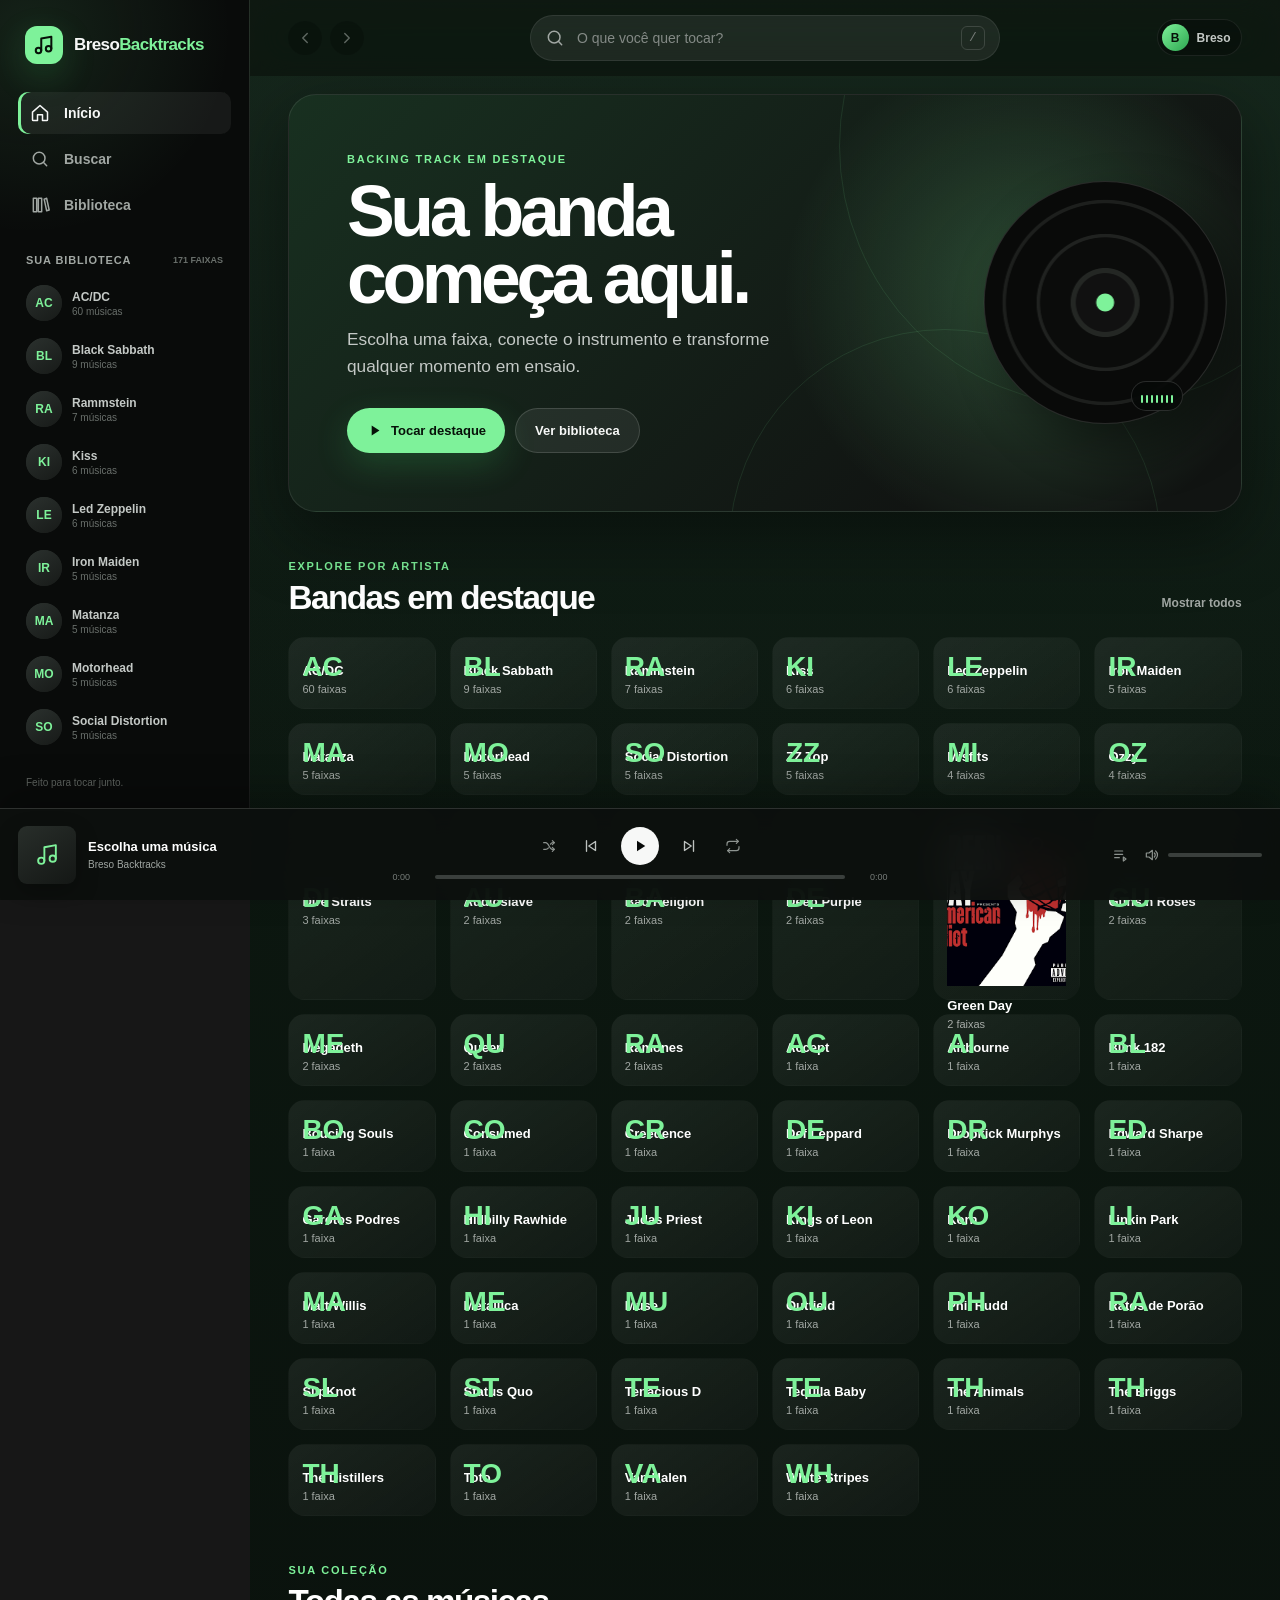
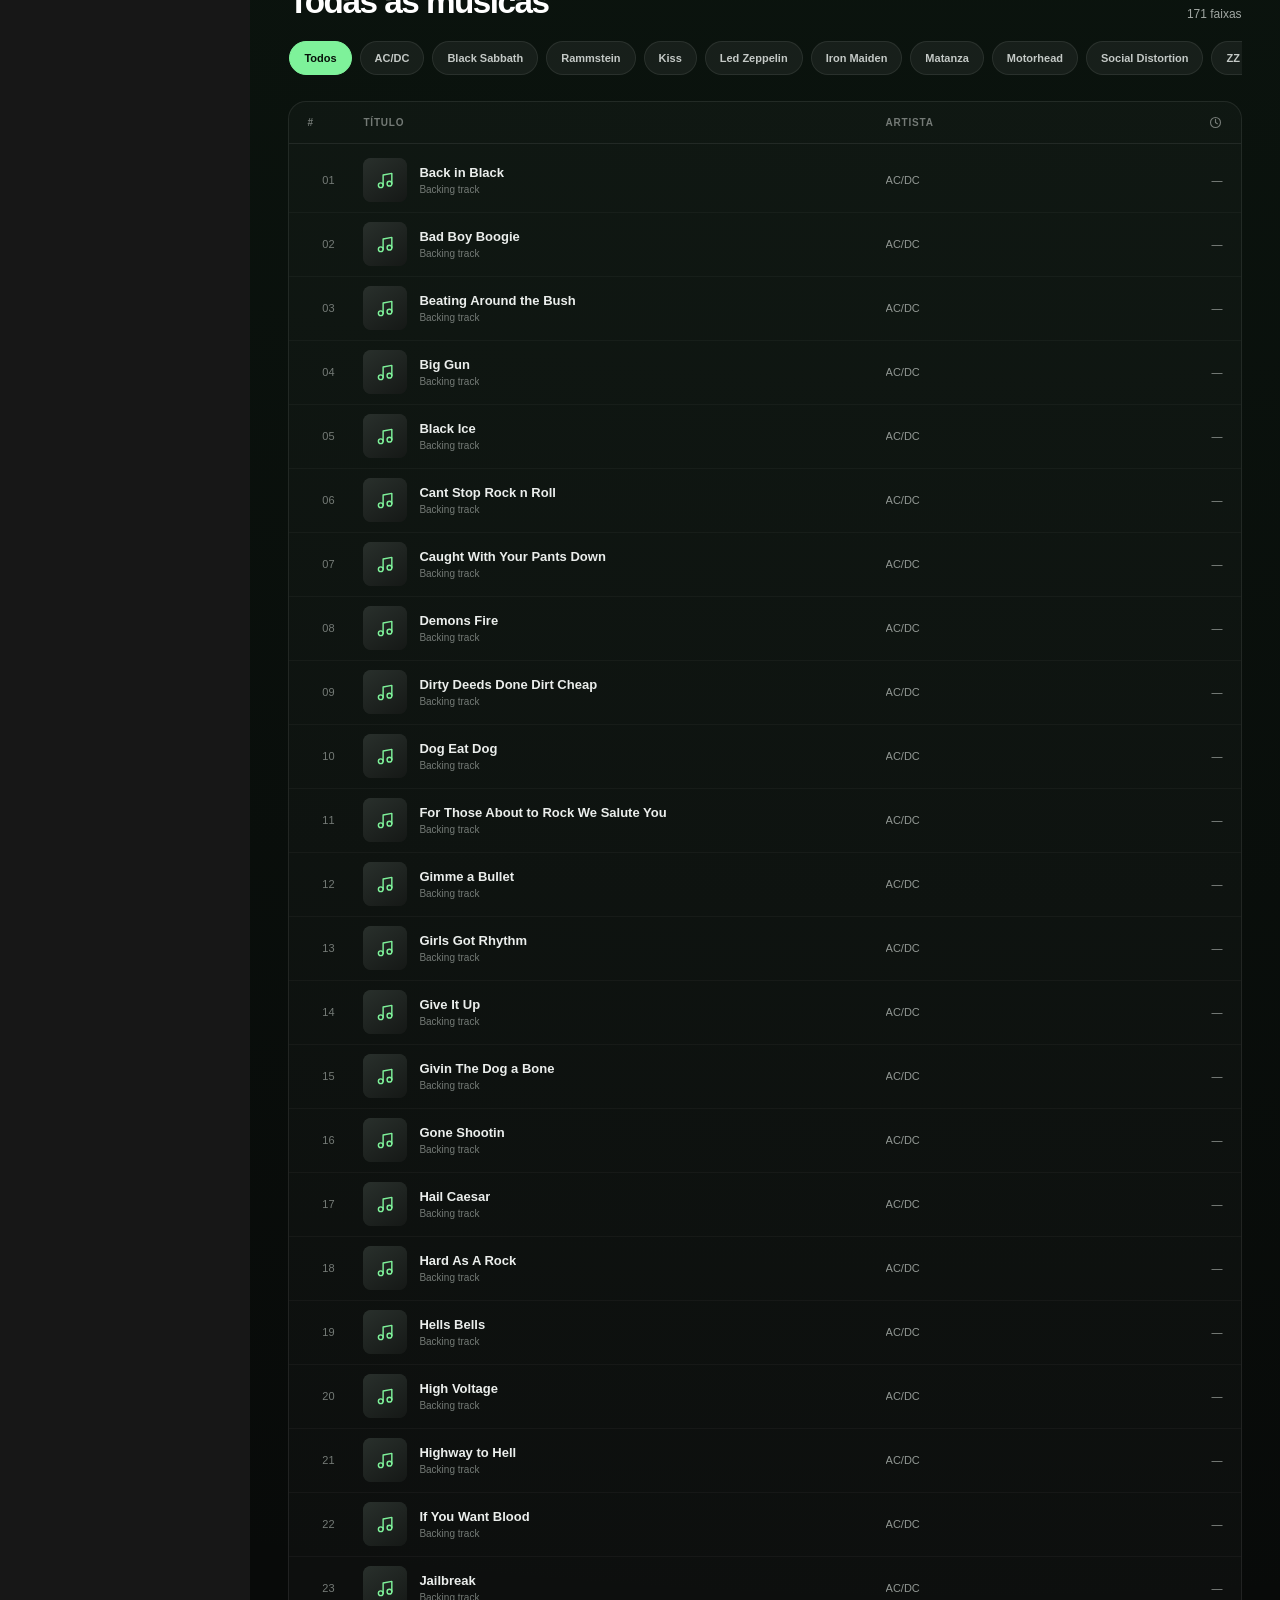
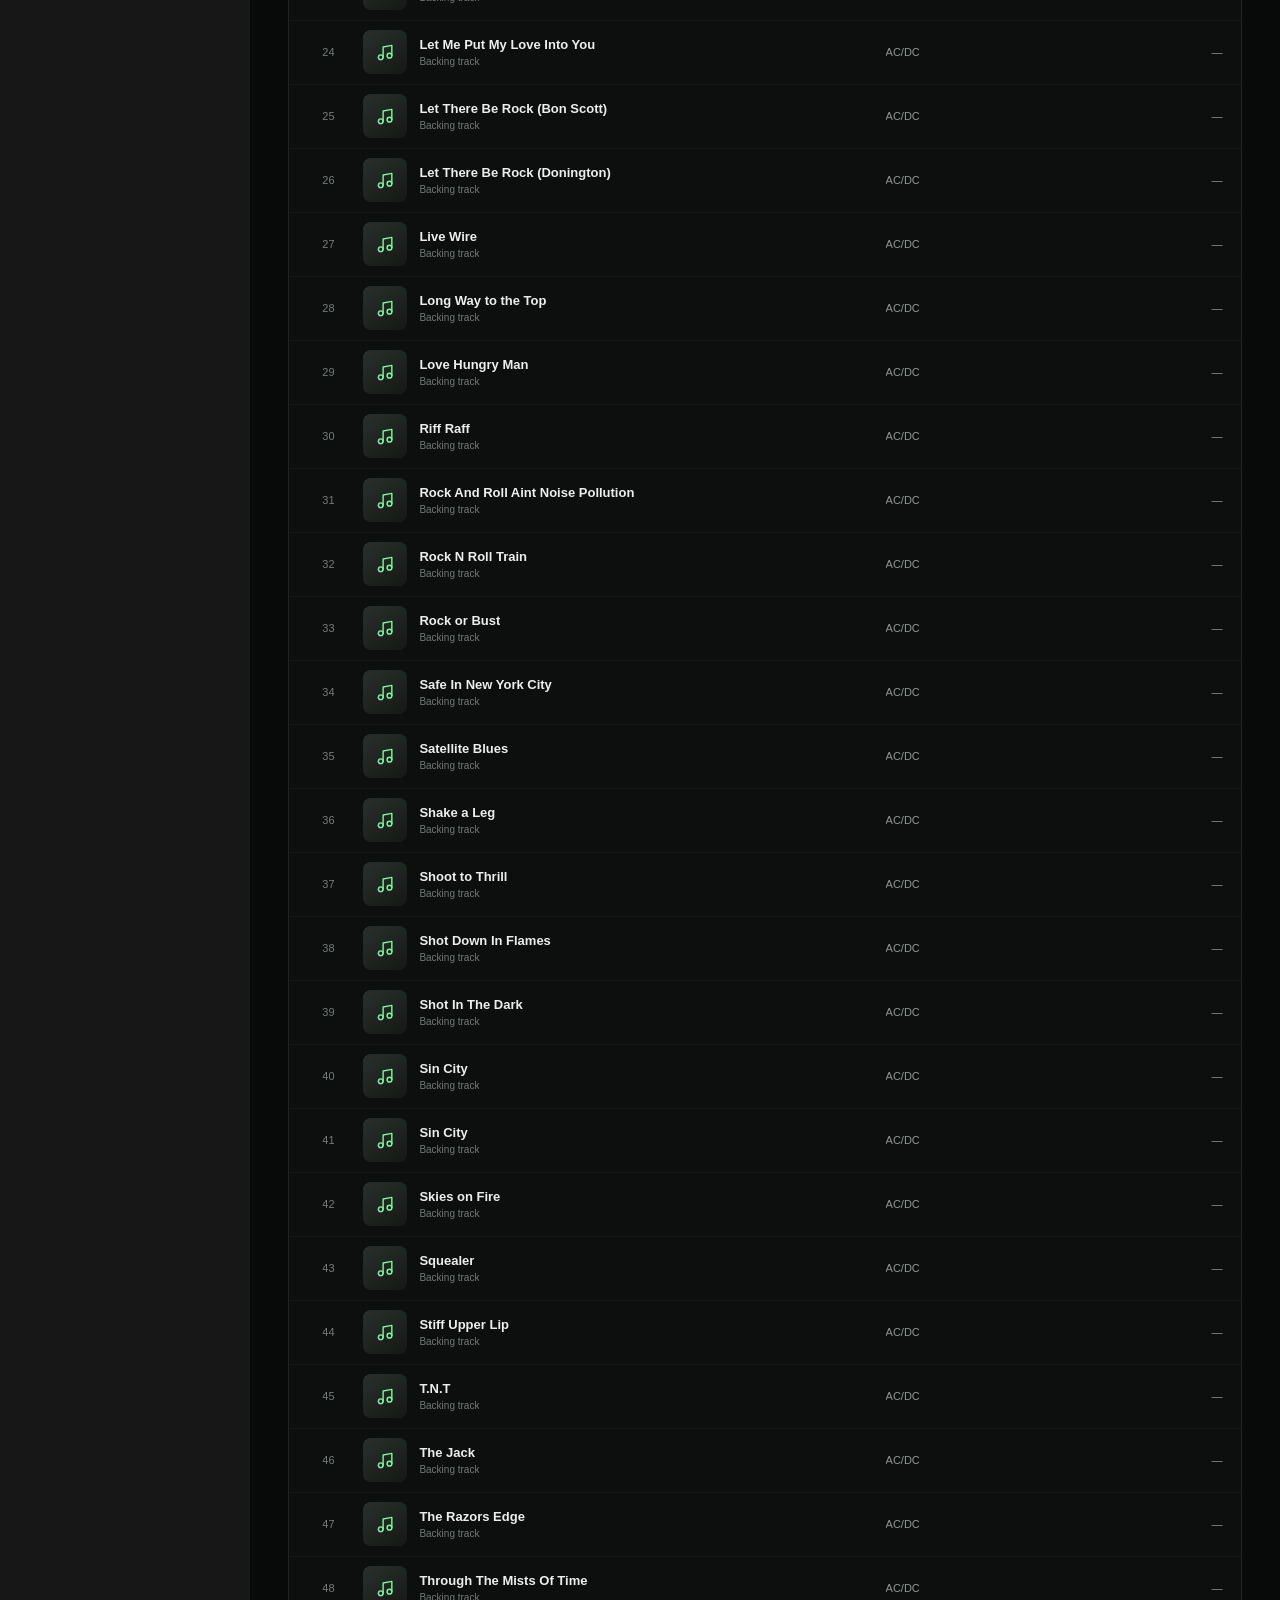
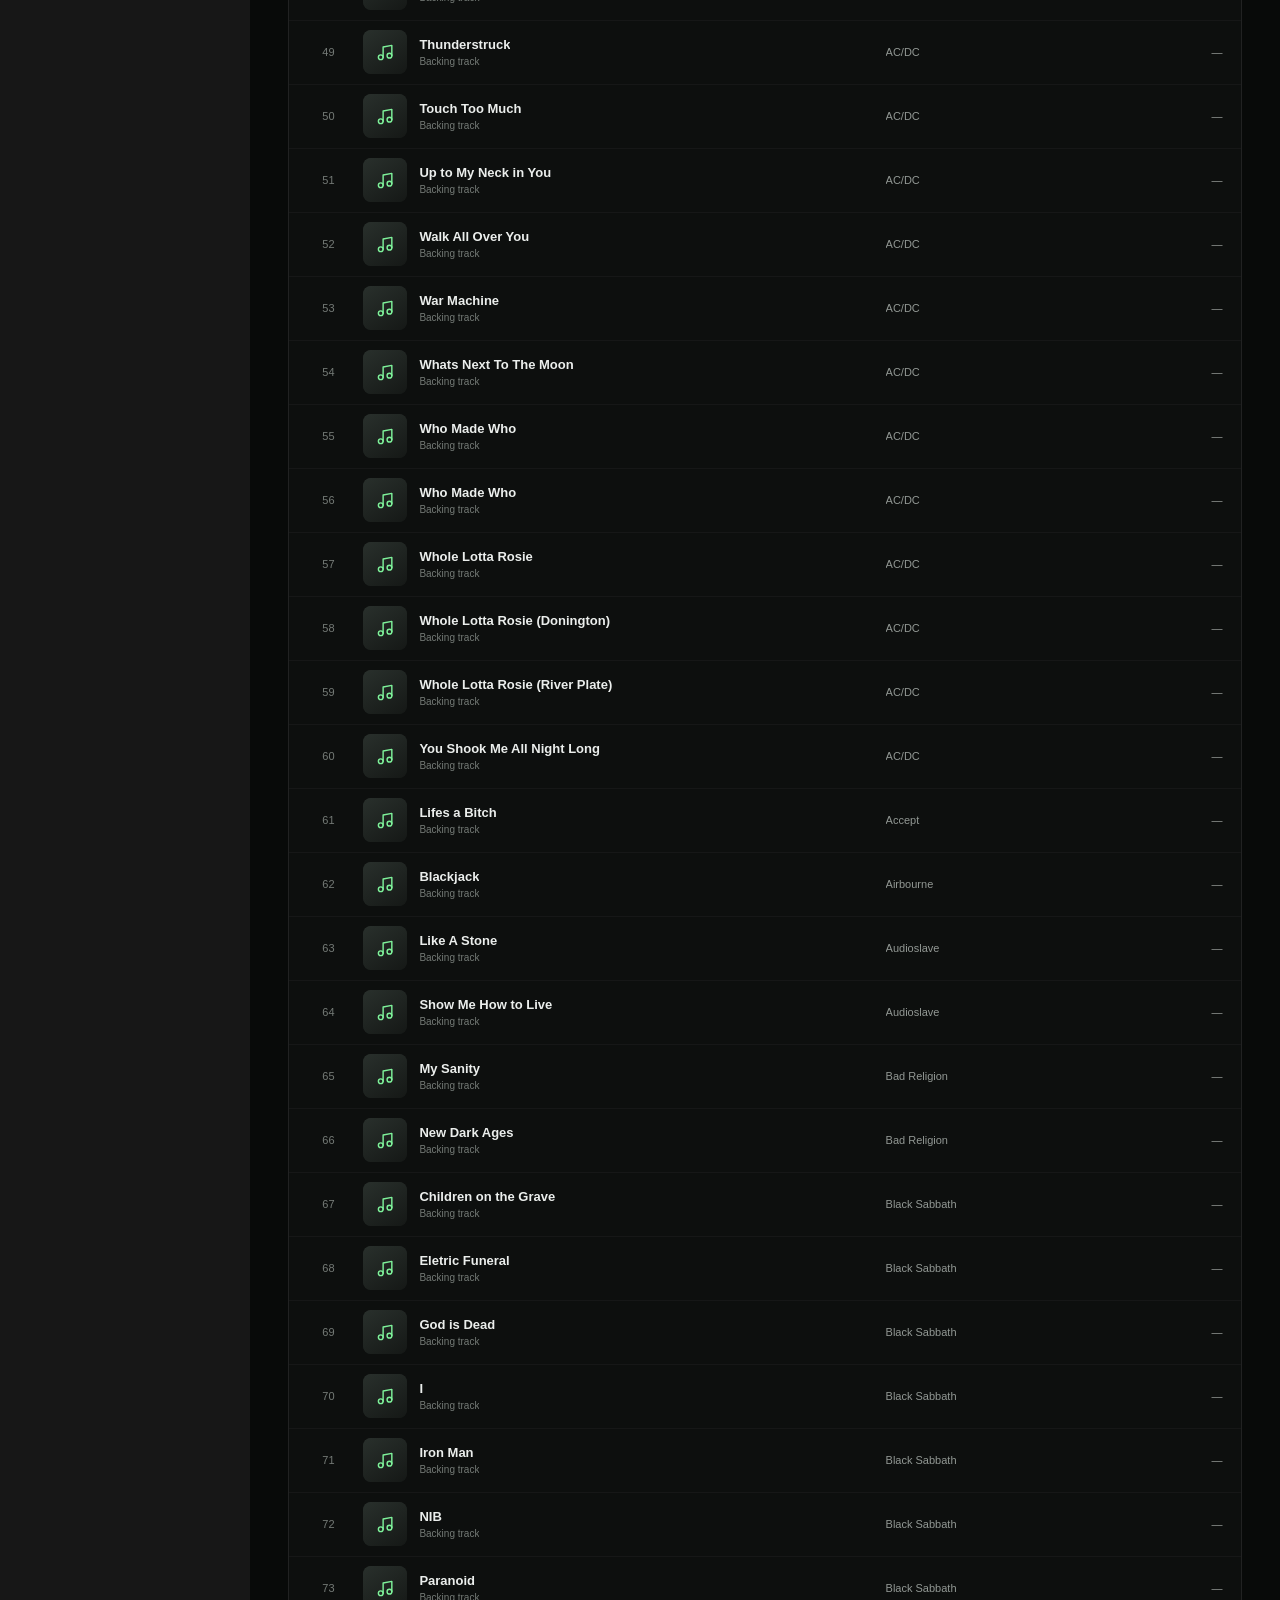
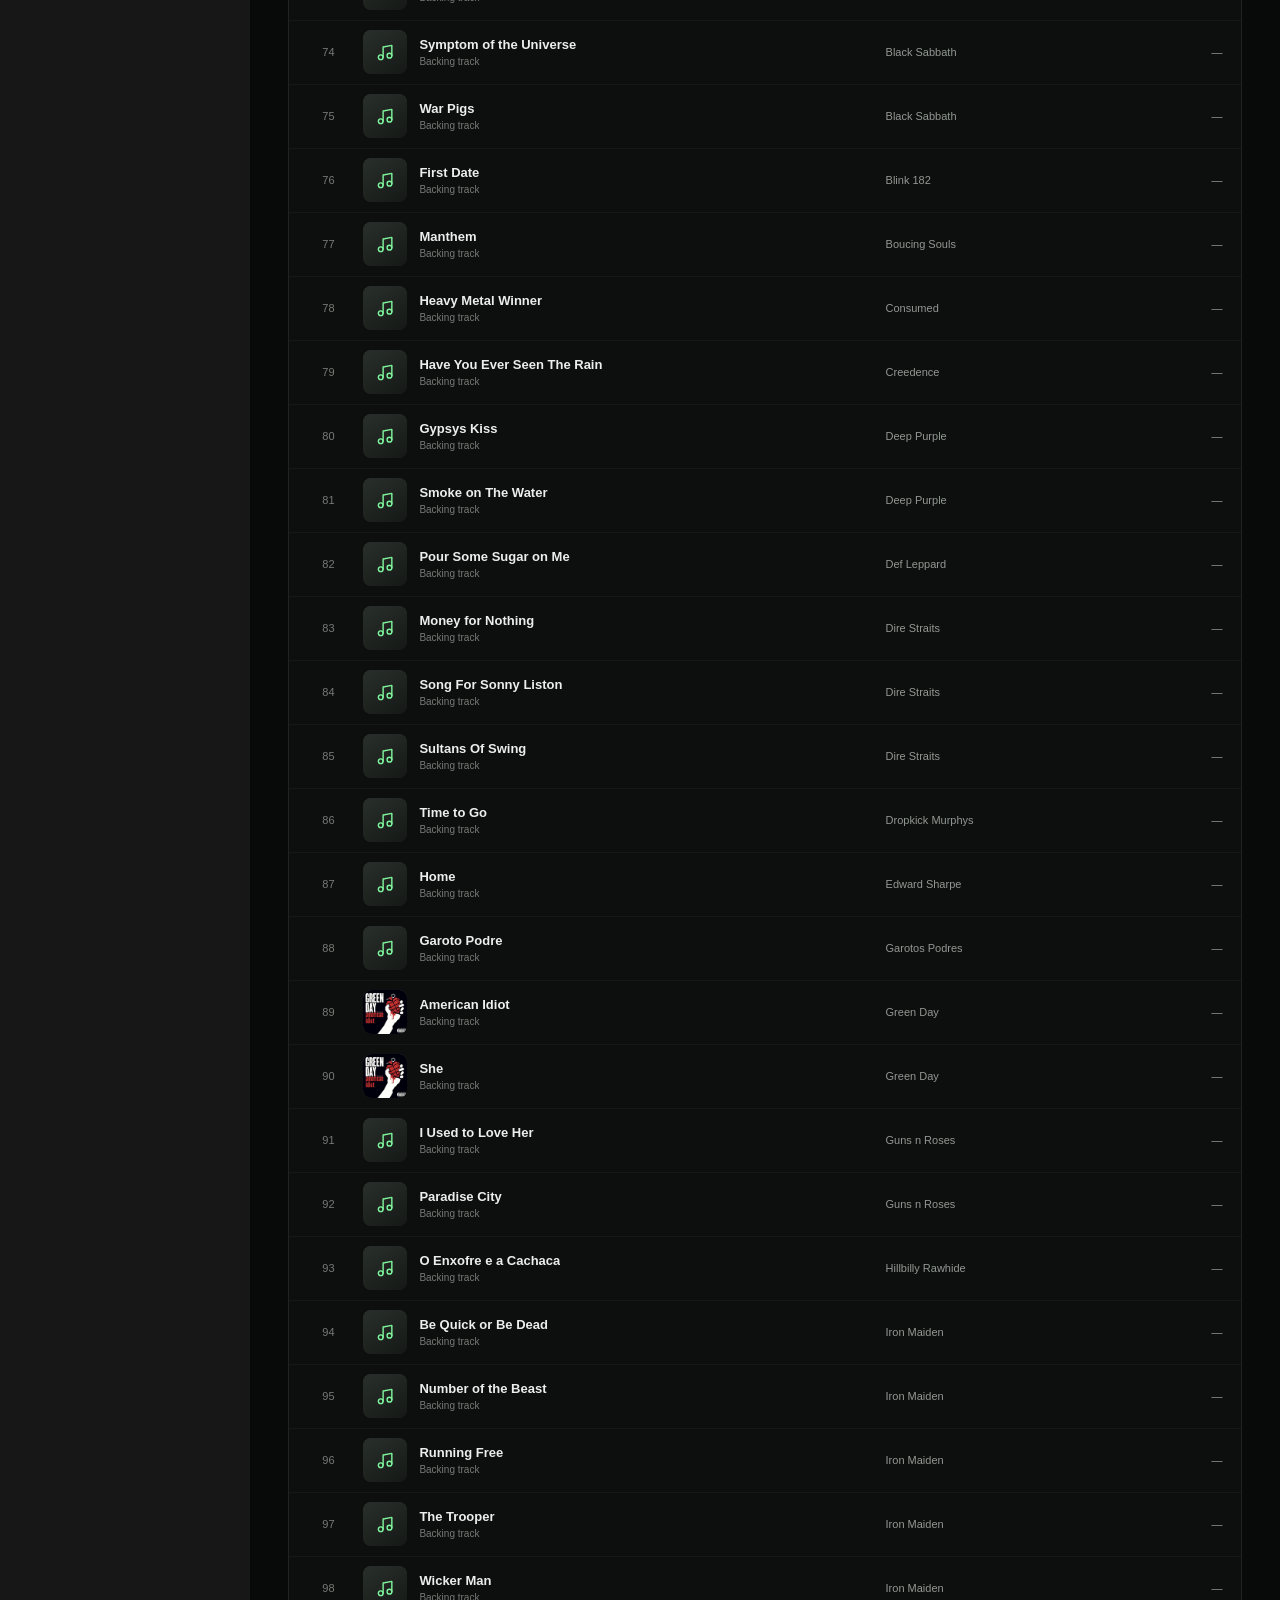
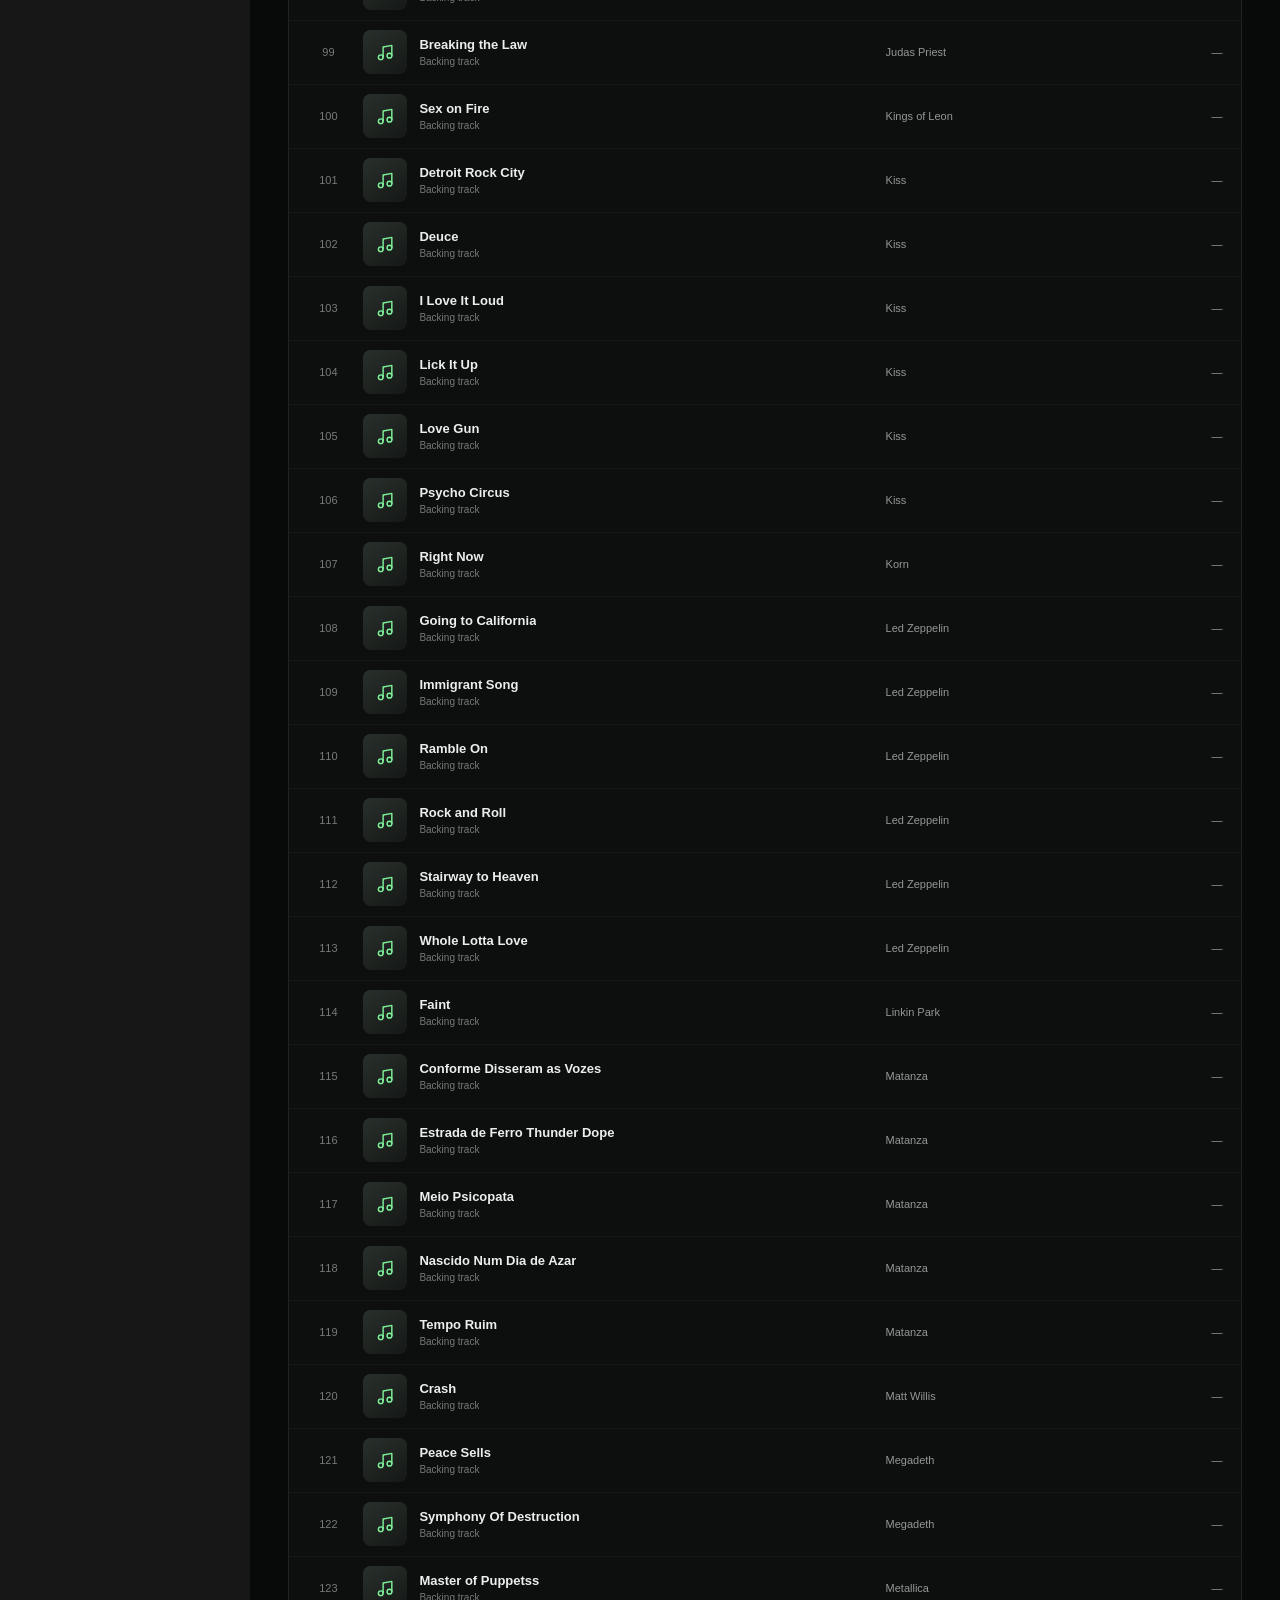
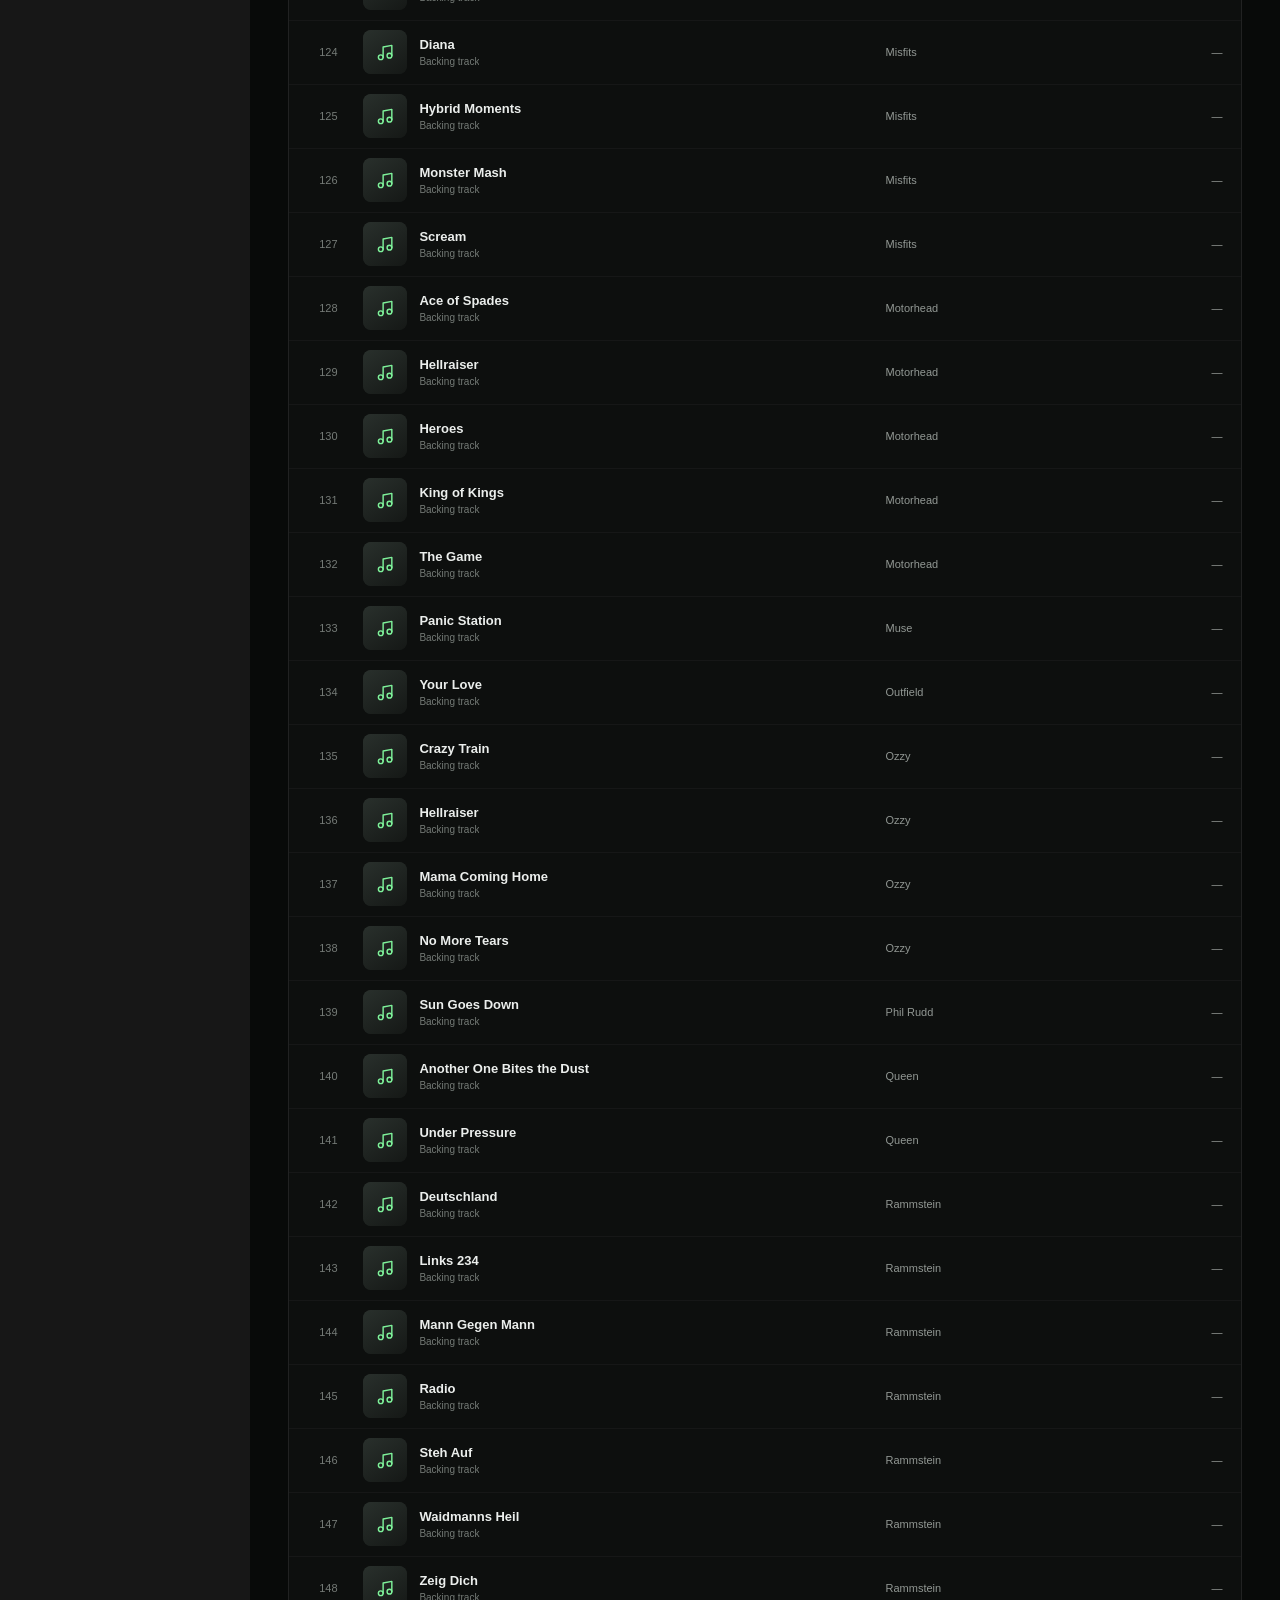
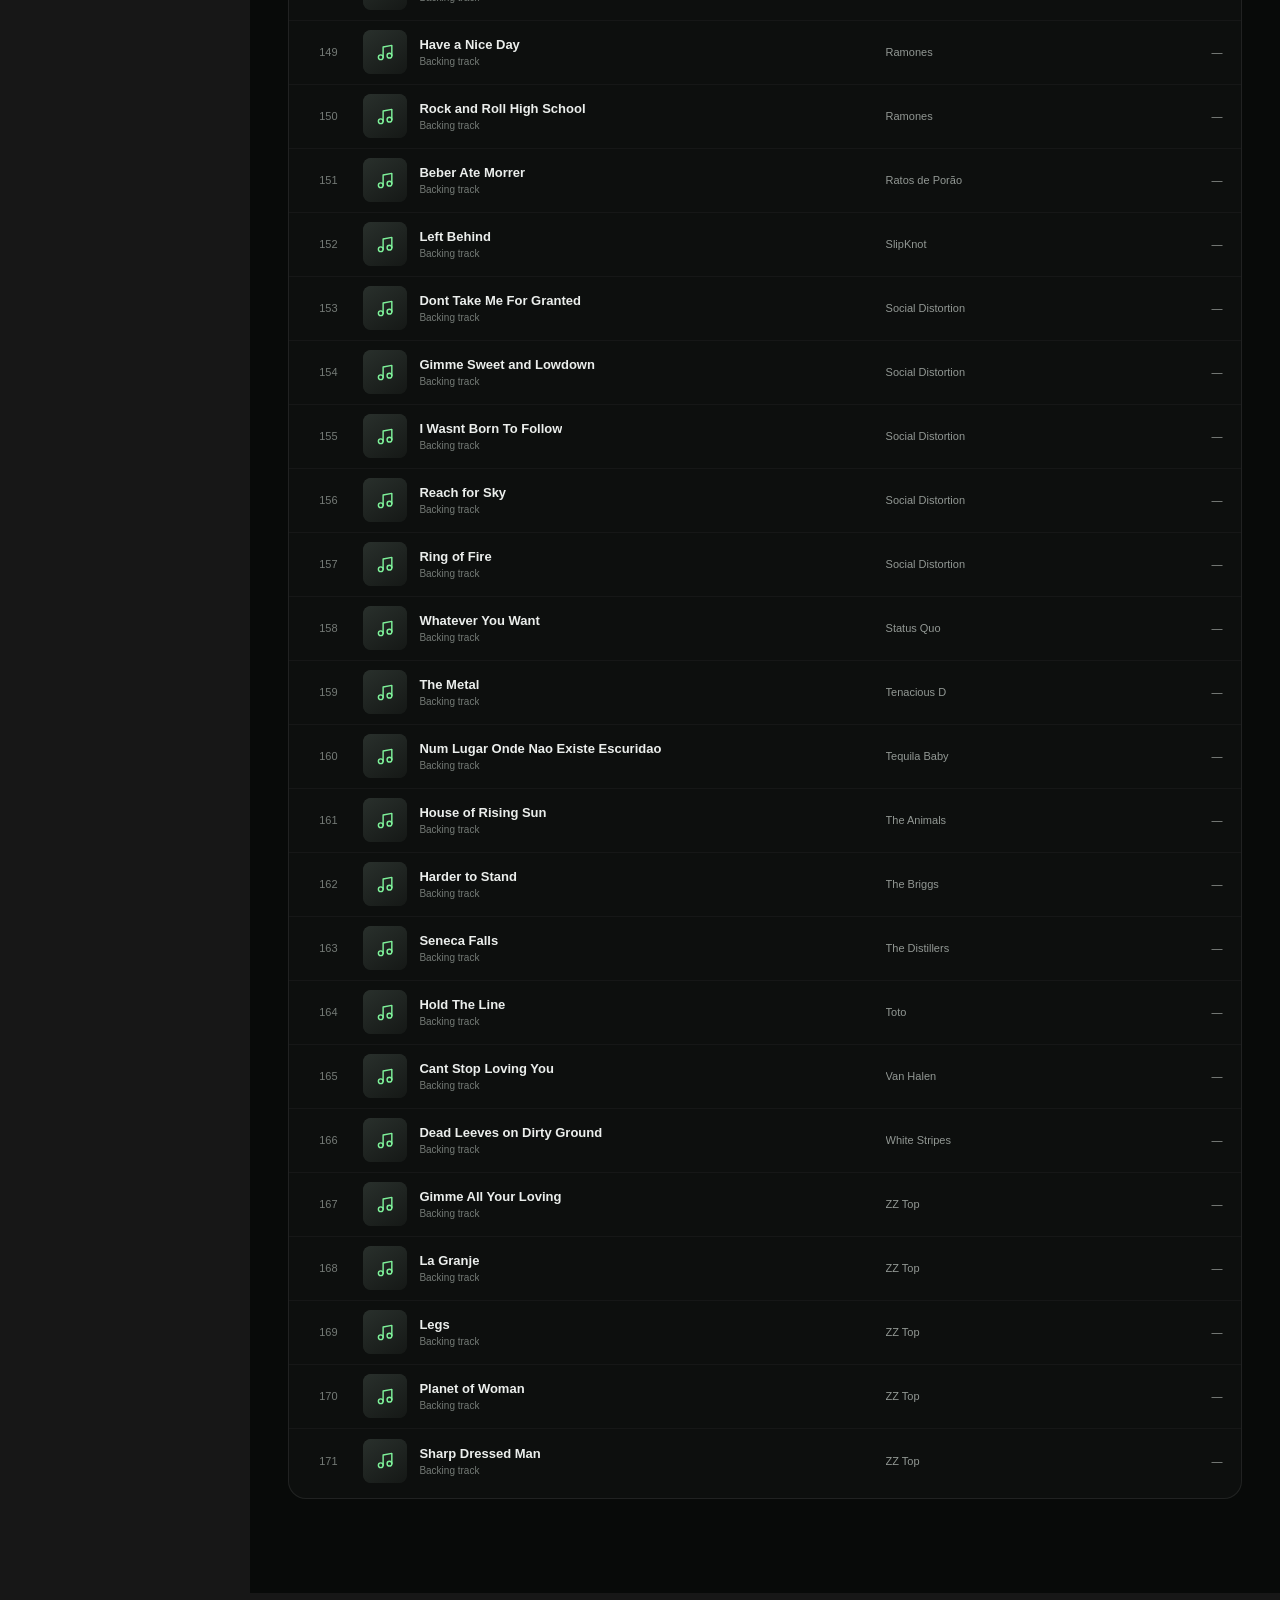
==== commit e9c0243b: "Commit autom├ítico em 21/08/2026 ├ás 13:45:16,28" ====
--- a/index2.html
+++ b/index2.html
@@ -1,254 +1,226 @@
 <!DOCTYPE html>
 <html lang="pt-BR">
+
 <head>
-  <meta charset="UTF-8" />
-  <meta name="viewport" content="width=device-width, initial-scale=1.0" />
+  <meta charset="UTF-8">
+  <meta name="viewport" content="width=device-width, initial-scale=1.0">
+  <meta name="theme-color" content="#080a09">
+  <meta name="description" content="Backing tracks para estudar, ensaiar e tocar.">
   <title>Breso Backtracks</title>
-  <style>
-    * {
-      box-sizing: border-box;
+  <link rel="stylesheet" href="styles.css">
+  
+  
+	 <head>
+        <meta charset="UTF-8">
+        <title>Player com Bandas Ordenadas</title>
+        <style>
+    body {
+      background-color: #171717;
+      color: #ffffff;
+      min-height: 100vh;
+      font-family: sans-serif;
+      padding-bottom: 8rem;
       margin: 0;
-      padding: 0;
     }
-
-    body {
-      min-height: 100vh;
-      font-family: Arial, Helvetica, sans-serif;
-      background: radial-gradient(circle at top, #28213f 0%, #121212 45%, #070707 100%);
-      color: #fff;
-      padding: 32px 16px;
-    }
-
-    .app {
-      width: 100%;
-      max-width: 1100px;
-      margin: 0 auto;
-    }
-
-    header {
-      text-align: center;
-      margin-bottom: 32px;
-    }
-
-    header h1 {
-      font-size: clamp(2rem, 5vw, 4rem);
-      letter-spacing: -1px;
-      margin-bottom: 10px;
-    }
-
-    header p {
-      color: #bdbdbd;
-      font-size: 1rem;
-    }
-
-    .player-card {
-      display: grid;
-      grid-template-columns: 280px 1fr;
-      gap: 28px;
-      align-items: center;
-      background: rgba(255, 255, 255, 0.08);
-      border: 1px solid rgba(255, 255, 255, 0.12);
-      border-radius: 28px;
-      padding: 26px;
-      box-shadow: 0 24px 80px rgba(0, 0, 0, 0.35);
-      backdrop-filter: blur(14px);
-      margin-bottom: 28px;
-    }
-
-    .cover-wrap {
-      position: relative;
-    }
-
-    .cover {
-      width: 100%;
-      aspect-ratio: 1;
-      object-fit: cover;
-      border-radius: 22px;
-      box-shadow: 0 20px 45px rgba(0, 0, 0, 0.45);
-      background: #191919;
-    }
-
-    .badge {
-      position: absolute;
-      left: 16px;
-      bottom: 16px;
-      background: linear-gradient(135deg, #ffce45, #ff6b00);
-      color: #111;
-      padding: 8px 12px;
-      border-radius: 999px;
-      font-weight: 700;
-      font-size: 0.78rem;
-      text-transform: uppercase;
-    }
-
-    .track-info h2 {
-      font-size: clamp(1.8rem, 4vw, 3.2rem);
-      line-height: 1;
-      margin-bottom: 12px;
-    }
-
-    .track-info h3 {
-      color: #ffce45;
-      font-size: 1.2rem;
-      margin-bottom: 26px;
-      font-weight: 600;
-    }
-
-    audio {
-      width: 100%;
-      margin-bottom: 22px;
-      accent-color: #ffce45;
-    }
-
-    .controls {
-      display: flex;
-      gap: 12px;
-      flex-wrap: wrap;
-    }
-
-    button {
-      border: none;
-      cursor: pointer;
-      padding: 13px 18px;
-      border-radius: 999px;
-      font-weight: 700;
-      color: #111;
-      background: #ffce45;
-      transition: 0.2s ease;
-    }
-
-    button:hover {
-      transform: translateY(-2px);
-      box-shadow: 0 10px 24px rgba(255, 206, 69, 0.25);
-    }
-
-    button.secondary {
-      background: rgba(255, 255, 255, 0.12);
-      color: #fff;
-      border: 1px solid rgba(255, 255, 255, 0.16);
-    }
-
-    .search-box {
-      margin-bottom: 18px;
-    }
-
-    .search-box input {
-      width: 100%;
-      padding: 16px 18px;
-      border-radius: 18px;
-      border: 1px solid rgba(255, 255, 255, 0.14);
-      background: rgba(255, 255, 255, 0.08);
-      color: #fff;
-      font-size: 1rem;
-      outline: none;
-    }
-
-    .search-box input::placeholder {
-      color: #aaa;
-    }
-
-    .playlist {
-      display: grid;
-      grid-template-columns: repeat(auto-fill, minmax(220px, 1fr));
-      gap: 16px;
-    }
-
-    .music-card {
-      background: rgba(255, 255, 255, 0.07);
-      border: 1px solid rgba(255, 255, 255, 0.11);
-      border-radius: 20px;
-      padding: 14px;
-      display: flex;
-      gap: 12px;
-      align-items: center;
-      cursor: pointer;
-      transition: 0.2s ease;
-    }
-
-    .music-card:hover,
-    .music-card.active {
-      background: rgba(255, 206, 69, 0.14);
-      border-color: rgba(255, 206, 69, 0.45);
-      transform: translateY(-2px);
-    }
-
-    .music-card img {
-      width: 58px;
-      height: 58px;
-      border-radius: 14px;
-      object-fit: cover;
-      background: #191919;
-    }
-
-    .music-card strong {
-      display: block;
-      font-size: 0.95rem;
-      margin-bottom: 4px;
-    }
-
-    .music-card span {
-      color: #bdbdbd;
-      font-size: 0.85rem;
-    }
-
-    @media (max-width: 760px) {
-      .player-card {
-        grid-template-columns: 1fr;
-        padding: 18px;
-      }
-
-      .cover-wrap {
-        max-width: 320px;
-        margin: 0 auto;
-      }
-
-      .track-info {
-        text-align: center;
-      }
-
-      .controls {
-        justify-content: center;
-      }
-    }
-  </style>
+</style>
+
 </head>
 <body>
-  <main class="app">
-    <header>
-      <h1>🎸 Breso Backtracks</h1>
-      <p>Backing tracks para estudar, improvisar e tocar guitarra.</p>
-    </header>
-
-    <section class="player-card">
-      <div class="cover-wrap">
-        <img id="capa" class="cover" src="" alt="Capa da música" />
-        <span class="badge">Now Playing</span>
-      </div>
-
-      <div class="track-info">
-        <h2 id="titulo">Nenhuma música</h2>
-        <h3 id="banda">Artista</h3>
-
-        <audio id="audio" controls></audio>
-
-        <div class="controls">
-          <button class="secondary" id="prevBtn">⟵ Anterior</button>
-          <button id="playBtn">▶ Tocar</button>
-          <button class="secondary" id="nextBtn">Próxima ⟶</button>
+  <div class="app-shell">
+    <aside class="sidebar" aria-label="Navegação principal">
+      <a class="brand" href="#inicio" aria-label="Breso Backtracks, início">
+        <span class="brand-mark" aria-hidden="true">
+          <svg viewBox="0 0 24 24"><path d="M9 18V5l11-2v13"/><circle cx="6" cy="18" r="3"/><circle cx="17" cy="16" r="3"/></svg>
+        </span>
+        <span>Breso<span>Backtracks</span></span>
+      </a>
+
+      <nav class="main-nav">
+        <button class="nav-item active" type="button" data-view="home">
+          <svg viewBox="0 0 24 24" aria-hidden="true"><path d="m3 11 9-8 9 8v9a1 1 0 0 1-1 1h-5v-7H9v7H4a1 1 0 0 1-1-1z"/></svg>
+          Início
+        </button>
+        <button class="nav-item" type="button" data-focus-search>
+          <svg viewBox="0 0 24 24" aria-hidden="true"><circle cx="11" cy="11" r="7"/><path d="m20 20-4-4"/></svg>
+          Buscar
+        </button>
+        <button class="nav-item" type="button" data-scroll-library>
+          <svg viewBox="0 0 24 24" aria-hidden="true"><path d="M4 4h4v16H4zM10 4h4v16h-4zM17 5l3-1 3 14-3 1z"/></svg>
+          Biblioteca
+        </button>
+      </nav>
+
+      <div class="sidebar-library">
+        <div class="sidebar-title">
+          <span>Sua biblioteca</span>
+          <span id="sidebarCount">0 faixas</span>
         </div>
-      </div>
-    </section>
-
-    <div class="search-box">
-      <input id="busca" type="text" placeholder="Buscar por música ou banda..." />
+        <div id="sidebarArtists" class="sidebar-artists"></div>
+      </div>
+
+      <p class="sidebar-foot">Feito para tocar junto.</p>
+    </aside>
+
+    <main class="main-content" id="inicio">
+      <header class="topbar">
+        <div class="history-actions" aria-hidden="true">
+          <button class="circle-button muted" type="button" tabindex="-1">
+            <svg viewBox="0 0 24 24"><path d="m15 18-6-6 6-6"/></svg>
+          </button>
+          <button class="circle-button muted" type="button" tabindex="-1">
+            <svg viewBox="0 0 24 24"><path d="m9 18 6-6-6-6"/></svg>
+          </button>
+        </div>
+
+        <label class="search-field" for="searchInput">
+          <svg viewBox="0 0 24 24" aria-hidden="true"><circle cx="11" cy="11" r="7"/><path d="m20 20-4-4"/></svg>
+          <input id="searchInput" type="search" placeholder="O que você quer tocar?" autocomplete="off">
+          <kbd>/</kbd>
+        </label>
+
+        <div class="profile-pill" aria-label="Breso Backtracks">
+          <span class="profile-avatar">B</span>
+          <span>Breso</span>
+        </div>
+      </header>
+
+      <div class="content-wrap">
+        <section class="hero" aria-labelledby="heroTitle">
+          <div class="hero-copy">
+            <span class="eyebrow">Backing track em destaque</span>
+            <h1 id="heroTitle">Sua banda começa aqui.</h1>
+            <p>Escolha uma faixa, conecte o instrumento e transforme qualquer momento em ensaio.</p>
+            <div class="hero-actions">
+              <button class="primary-button" id="heroPlay" type="button">
+                <svg viewBox="0 0 24 24" aria-hidden="true"><path d="m8 5 11 7-11 7z"/></svg>
+                Tocar destaque
+              </button>
+              <button class="secondary-button" type="button" data-scroll-library>Ver biblioteca</button>
+            </div>
+          </div>
+          <div class="hero-art" aria-hidden="true">
+            <div class="vinyl vinyl-back"></div>
+            <img id="heroCover" src="" alt="">
+            <div class="sound-wave"><i></i><i></i><i></i><i></i><i></i><i></i><i></i></div>
+          </div>
+        </section>
+
+        <section class="section-block artist-section" aria-labelledby="artistHeading">
+          <div class="section-heading">
+            <div>
+              <span class="section-kicker">Explore por artista</span>
+              <h2 id="artistHeading">Bandas em destaque</h2>
+            </div>
+            <button class="text-button" id="showAllArtists" type="button">Mostrar todos</button>
+          </div>
+          <div class="artist-grid" id="artistGrid"></div>
+        </section>
+
+        <section class="section-block library-section" id="biblioteca" aria-labelledby="libraryHeading">
+          <div class="section-heading library-heading">
+            <div>
+              <span class="section-kicker">Sua coleção</span>
+              <h2 id="libraryHeading">Todas as músicas</h2>
+            </div>
+            <span class="results-count" id="resultsCount"></span>
+          </div>
+
+          <div class="filter-row" id="filterRow" aria-label="Filtros de artistas"></div>
+
+          <div class="track-table" role="table" aria-label="Lista de backing tracks">
+            <div class="track-table-head" role="row">
+              <span role="columnheader">#</span>
+              <span role="columnheader">Título</span>
+              <span role="columnheader">Artista</span>
+              <span class="head-duration" role="columnheader">
+                <svg viewBox="0 0 24 24" aria-label="Duração"><circle cx="12" cy="12" r="8"/><path d="M12 7v5l3 2"/></svg>
+              </span>
+            </div>
+            <div id="trackList" class="track-list"></div>
+            <div id="emptyState" class="empty-state" hidden>
+              <span class="empty-icon">
+                <svg viewBox="0 0 24 24" aria-hidden="true"><circle cx="11" cy="11" r="7"/><path d="m20 20-4-4"/></svg>
+              </span>
+              <h3>Nenhuma faixa encontrada</h3>
+              <p>Tente buscar por outro título ou artista.</p>
+              <button class="secondary-button" id="clearSearch" type="button">Limpar busca</button>
+            </div>
+          </div>
+        </section>
+      </div>
+    </main>
+  </div>
+
+  <footer class="player-bar" id="playerBar">
+    <div class="now-playing">
+      <div class="cover-shell">
+        <img id="albumCover" src="" alt="Capa da música atual">
+        <div class="cover-fallback" aria-hidden="true">
+          <svg viewBox="0 0 24 24"><path d="M9 18V5l11-2v13"/><circle cx="6" cy="18" r="3"/><circle cx="17" cy="16" r="3"/></svg>
+        </div>
+      </div>
+      <div class="now-playing-copy">
+        <strong id="songTitle">Escolha uma música</strong>
+        <span id="artistName">Breso Backtracks</span>
+      </div>
     </div>
 
-    <section id="playlist" class="playlist"></section>
-  </main>
+    <div class="player-center">
+      <div class="player-controls">
+        <button class="icon-button small" id="shuffleButton" type="button" aria-label="Ativar ordem aleatória" title="Aleatório">
+          <svg viewBox="0 0 24 24"><path d="M4 7h3c5 0 5 10 10 10h3"/><path d="m17 14 3 3-3 3M4 17h3c2 0 3-.8 4.2-2.2M14.2 9.2C15.1 7.9 16 7 18 7h2"/><path d="m17 4 3 3-3 3"/></svg>
+        </button>
+        <button class="icon-button" id="previousButton" type="button" aria-label="Música anterior" title="Anterior">
+          <svg viewBox="0 0 24 24"><path d="M6 5v14M18 6l-9 6 9 6z"/></svg>
+        </button>
+        <button class="play-button" id="playPause" type="button" aria-label="Tocar" title="Tocar">
+          <svg class="play-icon" viewBox="0 0 24 24"><path d="m8 5 11 7-11 7z"/></svg>
+          <svg class="pause-icon" viewBox="0 0 24 24"><path d="M7 5h4v14H7zM14 5h4v14h-4z"/></svg>
+        </button>
+        <button class="icon-button" id="nextButton" type="button" aria-label="Próxima música" title="Próxima">
+          <svg viewBox="0 0 24 24"><path d="M18 5v14M6 6l9 6-9 6z"/></svg>
+        </button>
+        <button class="icon-button small" id="repeatButton" type="button" aria-label="Repetir música" title="Repetir">
+          <svg viewBox="0 0 24 24"><path d="m17 2 3 3-3 3"/><path d="M3 11V9a4 4 0 0 1 4-4h13M7 22l-3-3 3-3"/><path d="M21 13v2a4 4 0 0 1-4 4H4"/></svg>
+        </button>
+      </div>
+      <div class="progress-row">
+        <span id="currentTime">0:00</span>
+        <input id="progressInput" class="range-input" type="range" min="0" max="100" value="0" step="0.1" aria-label="Posição da música">
+        <span id="duration">0:00</span>
+      </div>
+    </div>
+
+    <div class="player-extras">
+      <button class="icon-button small" id="queueButton" type="button" aria-label="Ir para a música atual" title="Música atual">
+        <svg viewBox="0 0 24 24"><path d="M4 6h12M4 11h12M4 16h7"/><path d="m17 15 4 3-4 3z"/></svg>
+      </button>
+      <button class="icon-button small" id="muteButton" type="button" aria-label="Silenciar" title="Volume">
+        <svg class="volume-icon" viewBox="0 0 24 24"><path d="M5 9v6h4l5 4V5L9 9zM17 9a4 4 0 0 1 0 6M19 6a8 8 0 0 1 0 12"/></svg>
+      </button>
+      <input id="volumeInput" class="range-input volume-range" type="range" min="0" max="1" value="0.8" step="0.01" aria-label="Volume">
+    </div>
+  </footer>
+
+  <nav class="mobile-nav" aria-label="Navegação móvel">
+    <button class="active" type="button" data-view="home">
+      <svg viewBox="0 0 24 24"><path d="m3 11 9-8 9 8v9a1 1 0 0 1-1 1h-5v-7H9v7H4a1 1 0 0 1-1-1z"/></svg>
+      Início
+    </button>
+    <button type="button" data-focus-search>
+      <svg viewBox="0 0 24 24"><circle cx="11" cy="11" r="7"/><path d="m20 20-4-4"/></svg>
+      Buscar
+    </button>
+    <button type="button" data-scroll-library>
+      <svg viewBox="0 0 24 24"><path d="M4 4h4v16H4zM10 4h4v16h-4zM17 5l3-1 3 14-3 1z"/></svg>
+      Biblioteca
+    </button>
+  </nav>
+
+  <audio id="player" preload="metadata"></audio>
 
   <script>
-  
-      var site  = "https://bresodev.github.io/BackingTracks/musicas/";
+  var site  = "https://bresodev.github.io/BackingTracks/musicas/";
   
   
 	var capaACDC = "https://s2-techtudo.glbimg.com/yIfA1YfWTrU631iS520fP4xyDyY=/400x0/smart/filters:strip_icc()/s.glbimg.com/po/tt2/f/original/2014/01/09/acdc-wallpaper.jpg";
@@ -304,11 +276,11 @@
 	var capaWhiteStripes = "https://i.scdn.co/image/ab6761610000e5eb70cc06de8fc28226d4743cd9";
 	var capaZZTop = "https://images.sk-static.com/images/media/profile_images/artists/307157/huge_avatar";
 	 
-	 
-    const capaPadrao = 'https://placehold.co/600x600/181818/ffce45?text=Backing+Track';
-     
-
-    
+  
+
+
+  
+
 
 const musicas = [
 {banda: 'AC/DC', titulo: 'Back in Black', src: site + 'back in black.mp3', capa: capaACDC},
@@ -488,111 +460,15 @@
 ];
 	
 	
-
-    let indiceAtual = 0;
-    let listaFiltrada = [...musicas];
-
-    const audio = document.getElementById('audio');
-    const capa = document.getElementById('capa');
-    const titulo = document.getElementById('titulo');
-    const banda = document.getElementById('banda');
-    const playlist = document.getElementById('playlist');
-    const busca = document.getElementById('busca');
-    const playBtn = document.getElementById('playBtn');
-    const prevBtn = document.getElementById('prevBtn');
-    const nextBtn = document.getElementById('nextBtn');
-
-    function carregarMusica(index) {
-      const musica = listaFiltrada[index];
-      if (!musica) return;
-
-      indiceAtual = index;
-      titulo.textContent = musica.titulo;
-      banda.textContent = musica.banda;
-      audio.src = musica.src;
-      capa.src = musica.capa || capaPadrao;
-      capa.alt = `Capa de ${musica.titulo}`;
-
-      renderizarPlaylist();
-    }
-
-    function renderizarPlaylist() {
-      playlist.innerHTML = '';
-
-      listaFiltrada.forEach((musica, index) => {
-        const card = document.createElement('article');
-        card.className = 'music-card' + (index === indiceAtual ? ' active' : '');
-        card.innerHTML = `
-          <img src="${musica.capa || capaPadrao}" alt="Capa de ${musica.titulo}">
-          <div>
-            <strong>${musica.titulo}</strong>
-            <span>${musica.banda}</span>
-          </div>
-        `;
-
-        card.addEventListener('click', () => {
-          carregarMusica(index);
-          audio.play();
-        });
-
-        playlist.appendChild(card);
-      });
-    }
-
-    function proximaMusica() {
-      const novoIndice = (indiceAtual + 1) % listaFiltrada.length;
-      carregarMusica(novoIndice);
-      audio.play();
-    }
-
-    function musicaAnterior() {
-      const novoIndice = (indiceAtual - 1 + listaFiltrada.length) % listaFiltrada.length;
-      carregarMusica(novoIndice);
-      audio.play();
-    }
-
-    busca.addEventListener('input', () => {
-      const termo = busca.value.toLowerCase().trim();
-
-      listaFiltrada = musicas.filter(musica =>
-        musica.titulo.toLowerCase().includes(termo) ||
-        musica.banda.toLowerCase().includes(termo)
-      );
-
-      indiceAtual = 0;
-      renderizarPlaylist();
-
-      if (listaFiltrada.length > 0) {
-        carregarMusica(0);
-      } else {
-        titulo.textContent = 'Nenhuma música encontrada';
-        banda.textContent = 'Tente buscar por outro termo';
-        audio.removeAttribute('src');
-        capa.src = capaPadrao;
-      }
-    });
-
-    playBtn.addEventListener('click', () => {
-      if (audio.paused) {
-        audio.play();
-      } else {
-        audio.pause();
-      }
-    });
-
-    audio.addEventListener('play', () => {
-      playBtn.textContent = '⏸ Pausar';
-    });
-
-    audio.addEventListener('pause', () => {
-      playBtn.textContent = '▶ Tocar';
-    });
-
-    audio.addEventListener('ended', proximaMusica);
-    nextBtn.addEventListener('click', proximaMusica);
-    prevBtn.addEventListener('click', musicaAnterior);
-
-    carregarMusica(0);
+	
+	
+	
+	
+	
+	
+	
+
   </script>
+  <script src="app.js"></script>
 </body>
 </html>
--- a/styles.css
+++ b/styles.css
@@ -0,0 +1,1618 @@
+:root {
+  color-scheme: dark;
+  --bg: #080a09;
+  --bg-soft: #101312;
+  --panel: #151817;
+  --panel-hover: #202422;
+  --line: rgba(255, 255, 255, 0.08);
+  --line-strong: rgba(255, 255, 255, 0.14);
+  --text: #f7f8f7;
+  --muted: #a1a7a3;
+  --muted-strong: #c4c9c6;
+  --accent: #7ef29a;
+  --accent-strong: #43d86a;
+  --accent-dark: #12351c;
+  --sidebar-width: 250px;
+  --player-height: 92px;
+  --mobile-nav-height: 68px;
+  --shadow: 0 24px 70px rgba(0, 0, 0, 0.42);
+  font-family: Inter, "Segoe UI", Roboto, Helvetica, Arial, sans-serif;
+}
+
+* {
+  box-sizing: border-box;
+}
+
+html {
+  scroll-behavior: smooth;
+}
+
+body {
+  min-width: 320px;
+  min-height: 100vh;
+  margin: 0;
+  overflow-x: hidden;
+  background: var(--bg);
+  color: var(--text);
+}
+
+body::selection {
+  color: #071109;
+  background: var(--accent);
+}
+
+button,
+input {
+  font: inherit;
+}
+
+button {
+  color: inherit;
+}
+
+button,
+a,
+input[type="range"] {
+  -webkit-tap-highlight-color: transparent;
+}
+
+button:focus-visible,
+a:focus-visible,
+input:focus-visible {
+  outline: 2px solid var(--accent);
+  outline-offset: 3px;
+}
+
+img {
+  display: block;
+  max-width: 100%;
+}
+
+svg {
+  display: block;
+  width: 1em;
+  height: 1em;
+  fill: none;
+  stroke: currentColor;
+  stroke-linecap: round;
+  stroke-linejoin: round;
+  stroke-width: 1.8;
+}
+
+.play-icon,
+.pause-icon,
+.primary-button svg,
+.track-play svg {
+  fill: currentColor;
+  stroke: none;
+}
+
+.app-shell {
+  display: grid;
+  grid-template-columns: var(--sidebar-width) minmax(0, 1fr);
+  min-height: calc(100vh - var(--player-height));
+  padding-bottom: var(--player-height);
+}
+
+.sidebar {
+  position: fixed;
+  inset: 0 auto var(--player-height) 0;
+  z-index: 20;
+  display: flex;
+  width: var(--sidebar-width);
+  flex-direction: column;
+  gap: 28px;
+  padding: 26px 18px 20px;
+  overflow: hidden;
+  border-right: 1px solid var(--line);
+  background:
+    radial-gradient(circle at 12% 4%, rgba(126, 242, 154, 0.1), transparent 25%),
+    #090b0a;
+}
+
+.brand {
+  display: flex;
+  align-items: center;
+  gap: 11px;
+  padding: 0 7px;
+  color: var(--text);
+  font-size: 17px;
+  font-weight: 800;
+  letter-spacing: -0.6px;
+  text-decoration: none;
+}
+
+.brand > span:last-child span {
+  color: var(--accent);
+}
+
+.brand-mark {
+  display: grid;
+  width: 38px;
+  height: 38px;
+  place-items: center;
+  flex: 0 0 auto;
+  border-radius: 12px;
+  background: var(--accent);
+  color: #071109;
+  box-shadow: 0 12px 35px rgba(67, 216, 106, 0.18);
+}
+
+.brand-mark svg {
+  width: 22px;
+  height: 22px;
+  stroke-width: 2.2;
+}
+
+.main-nav {
+  display: grid;
+  gap: 4px;
+}
+
+.nav-item {
+  display: flex;
+  width: 100%;
+  align-items: center;
+  gap: 14px;
+  padding: 11px 12px;
+  border: 0;
+  border-radius: 10px;
+  background: transparent;
+  color: var(--muted);
+  cursor: pointer;
+  font-size: 14px;
+  font-weight: 650;
+  text-align: left;
+  transition: background 160ms ease, color 160ms ease;
+}
+
+.nav-item:hover,
+.nav-item.active {
+  background: rgba(255, 255, 255, 0.06);
+  color: var(--text);
+}
+
+.nav-item.active {
+  box-shadow: inset 3px 0 0 var(--accent);
+}
+
+.nav-item svg {
+  width: 20px;
+  height: 20px;
+  flex: 0 0 auto;
+}
+
+.sidebar-library {
+  display: flex;
+  min-height: 0;
+  flex: 1;
+  flex-direction: column;
+  gap: 12px;
+}
+
+.sidebar-title {
+  display: flex;
+  align-items: center;
+  justify-content: space-between;
+  padding: 0 8px;
+  color: var(--muted);
+  font-size: 11px;
+  font-weight: 800;
+  letter-spacing: 0.08em;
+  text-transform: uppercase;
+}
+
+.sidebar-title span:last-child {
+  color: #696f6b;
+  font-size: 9px;
+  letter-spacing: 0;
+}
+
+.sidebar-artists {
+  display: grid;
+  gap: 3px;
+  padding-right: 4px;
+  overflow-y: auto;
+  scrollbar-color: #353a37 transparent;
+  scrollbar-width: thin;
+}
+
+.sidebar-artist {
+  display: flex;
+  align-items: center;
+  gap: 10px;
+  padding: 7px 8px;
+  border: 0;
+  border-radius: 9px;
+  background: transparent;
+  cursor: pointer;
+  text-align: left;
+  transition: background 160ms ease;
+}
+
+.sidebar-artist:hover,
+.sidebar-artist.active {
+  background: rgba(255, 255, 255, 0.055);
+}
+
+.sidebar-avatar-wrap,
+.sidebar-artist img,
+.sidebar-artist-fallback {
+  width: 36px;
+  height: 36px;
+  border-radius: 50%;
+  object-fit: cover;
+  background: linear-gradient(145deg, #2b312e, #171a18);
+}
+
+.sidebar-avatar-wrap {
+  position: relative;
+  display: block;
+  flex: 0 0 auto;
+  overflow: hidden;
+}
+
+.sidebar-avatar-wrap img,
+.sidebar-avatar-wrap .sidebar-artist-fallback {
+  position: absolute;
+  inset: 0;
+}
+
+.sidebar-avatar-wrap img {
+  z-index: 1;
+}
+
+.sidebar-artist-fallback {
+  display: grid;
+  place-items: center;
+  color: var(--accent);
+  font-size: 12px;
+  font-weight: 800;
+}
+
+.sidebar-artist-copy {
+  min-width: 0;
+}
+
+.sidebar-artist-copy strong,
+.sidebar-artist-copy span {
+  display: block;
+  overflow: hidden;
+  text-overflow: ellipsis;
+  white-space: nowrap;
+}
+
+.sidebar-artist-copy strong {
+  color: var(--muted-strong);
+  font-size: 12px;
+  font-weight: 650;
+}
+
+.sidebar-artist-copy span {
+  margin-top: 2px;
+  color: #696f6b;
+  font-size: 10px;
+}
+
+.sidebar-foot {
+  margin: 0;
+  padding: 0 8px;
+  color: #5e635f;
+  font-size: 10px;
+}
+
+.main-content {
+  grid-column: 2;
+  min-width: 0;
+  background:
+    radial-gradient(circle at 68% -10%, rgba(34, 103, 57, 0.27), transparent 32%),
+    linear-gradient(180deg, #131916 0, #0d100f 420px, #080a09 850px);
+}
+
+.topbar {
+  position: sticky;
+  top: 0;
+  z-index: 15;
+  display: grid;
+  min-height: 76px;
+  grid-template-columns: 1fr minmax(260px, 470px) 1fr;
+  align-items: center;
+  gap: 22px;
+  padding: 14px clamp(22px, 3vw, 46px);
+  border-bottom: 1px solid transparent;
+  background: rgba(11, 14, 12, 0.58);
+  backdrop-filter: blur(18px) saturate(135%);
+}
+
+.history-actions {
+  display: flex;
+  gap: 8px;
+}
+
+.circle-button,
+.icon-button,
+.play-button,
+.track-play {
+  display: grid;
+  flex: 0 0 auto;
+  place-items: center;
+  border: 0;
+  border-radius: 50%;
+  cursor: pointer;
+}
+
+.circle-button {
+  width: 34px;
+  height: 34px;
+  background: rgba(0, 0, 0, 0.42);
+  color: var(--muted-strong);
+}
+
+.circle-button svg {
+  width: 18px;
+  height: 18px;
+}
+
+.circle-button.muted {
+  cursor: default;
+  opacity: 0.45;
+}
+
+.search-field {
+  display: flex;
+  width: 100%;
+  height: 46px;
+  align-items: center;
+  gap: 10px;
+  padding: 0 14px;
+  border: 1px solid var(--line);
+  border-radius: 999px;
+  background: rgba(255, 255, 255, 0.075);
+  color: var(--muted);
+  transition: border-color 160ms ease, background 160ms ease, box-shadow 160ms ease;
+}
+
+.search-field:focus-within {
+  border-color: rgba(126, 242, 154, 0.55);
+  background: rgba(255, 255, 255, 0.1);
+  box-shadow: 0 0 0 4px rgba(126, 242, 154, 0.08);
+}
+
+.search-field svg {
+  width: 20px;
+  height: 20px;
+  flex: 0 0 auto;
+}
+
+.search-field input {
+  min-width: 0;
+  flex: 1;
+  border: 0;
+  outline: 0;
+  background: transparent;
+  color: var(--text);
+  font-size: 14px;
+}
+
+.search-field input::placeholder {
+  color: #848a86;
+}
+
+.search-field kbd {
+  display: grid;
+  width: 24px;
+  height: 24px;
+  place-items: center;
+  border: 1px solid var(--line-strong);
+  border-radius: 6px;
+  color: #777d79;
+  font: 11px/1 inherit;
+}
+
+.profile-pill {
+  display: flex;
+  min-width: 0;
+  align-items: center;
+  justify-self: end;
+  gap: 8px;
+  padding: 4px 10px 4px 4px;
+  border: 1px solid var(--line);
+  border-radius: 999px;
+  background: rgba(0, 0, 0, 0.28);
+  color: var(--muted-strong);
+  font-size: 12px;
+  font-weight: 700;
+}
+
+.profile-avatar {
+  display: grid;
+  width: 27px;
+  height: 27px;
+  place-items: center;
+  border-radius: 50%;
+  background: linear-gradient(135deg, var(--accent), #2da650);
+  color: #071109;
+}
+
+.content-wrap {
+  width: min(100%, 1480px);
+  margin: 0 auto;
+  padding: 18px clamp(22px, 3vw, 46px) 66px;
+}
+
+.hero {
+  position: relative;
+  display: grid;
+  min-height: 330px;
+  grid-template-columns: minmax(0, 1.2fr) minmax(280px, 0.8fr);
+  align-items: center;
+  gap: 34px;
+  overflow: hidden;
+  padding: clamp(30px, 4.5vw, 62px);
+  border: 1px solid rgba(255, 255, 255, 0.09);
+  border-radius: 28px;
+  background:
+    radial-gradient(circle at 78% 48%, rgba(126, 242, 154, 0.24), transparent 32%),
+    linear-gradient(135deg, #183020 0%, #15231a 35%, #111412 76%);
+  box-shadow: var(--shadow);
+  isolation: isolate;
+}
+
+.hero::before,
+.hero::after {
+  position: absolute;
+  z-index: -1;
+  border: 1px solid rgba(126, 242, 154, 0.1);
+  border-radius: 50%;
+  content: "";
+}
+
+.hero::before {
+  top: -210px;
+  right: -120px;
+  width: 520px;
+  height: 520px;
+}
+
+.hero::after {
+  right: 80px;
+  bottom: -250px;
+  width: 430px;
+  height: 430px;
+}
+
+.hero-copy {
+  position: relative;
+  z-index: 2;
+  max-width: 680px;
+}
+
+.eyebrow,
+.section-kicker {
+  display: block;
+  color: var(--accent);
+  font-size: 11px;
+  font-weight: 800;
+  letter-spacing: 0.16em;
+  text-transform: uppercase;
+}
+
+.hero h1 {
+  max-width: 610px;
+  margin: 13px 0 14px;
+  font-size: clamp(42px, 5.6vw, 76px);
+  line-height: 0.94;
+  letter-spacing: -0.062em;
+}
+
+.hero p {
+  max-width: 560px;
+  margin: 0;
+  color: var(--muted-strong);
+  font-size: clamp(15px, 1.35vw, 18px);
+  line-height: 1.55;
+}
+
+.hero-actions {
+  display: flex;
+  flex-wrap: wrap;
+  gap: 10px;
+  margin-top: 28px;
+}
+
+.primary-button,
+.secondary-button,
+.text-button,
+.filter-chip {
+  border: 0;
+  cursor: pointer;
+  font-weight: 750;
+  transition: transform 160ms ease, background 160ms ease, color 160ms ease, border-color 160ms ease;
+}
+
+.primary-button,
+.secondary-button {
+  min-height: 45px;
+  padding: 0 19px;
+  border-radius: 999px;
+  font-size: 13px;
+}
+
+.primary-button {
+  display: inline-flex;
+  align-items: center;
+  gap: 8px;
+  background: var(--accent);
+  color: #071109;
+  box-shadow: 0 12px 34px rgba(67, 216, 106, 0.2);
+}
+
+.primary-button svg {
+  width: 17px;
+  height: 17px;
+}
+
+.secondary-button {
+  border: 1px solid var(--line-strong);
+  background: rgba(255, 255, 255, 0.07);
+  color: var(--text);
+}
+
+.primary-button:hover,
+.secondary-button:hover {
+  transform: translateY(-2px);
+}
+
+.primary-button:hover {
+  background: #96f6ad;
+}
+
+.secondary-button:hover {
+  border-color: rgba(255, 255, 255, 0.28);
+  background: rgba(255, 255, 255, 0.11);
+}
+
+.hero-art {
+  position: relative;
+  display: grid;
+  min-height: 245px;
+  place-items: center;
+}
+
+.hero-art img {
+  position: relative;
+  z-index: 2;
+  width: clamp(185px, 20vw, 262px);
+  aspect-ratio: 1;
+  border-radius: 14px;
+  object-fit: cover;
+  background: #1d211f;
+  box-shadow: 0 30px 65px rgba(0, 0, 0, 0.52);
+  transform: rotate(-3deg);
+}
+
+.vinyl {
+  position: absolute;
+  width: clamp(190px, 19vw, 245px);
+  aspect-ratio: 1;
+  border: 1px solid rgba(255, 255, 255, 0.13);
+  border-radius: 50%;
+  background:
+    radial-gradient(circle, var(--accent) 0 5%, #111 5.5% 17%, #242724 17.5% 20%, #0b0c0b 20.5% 38%, #202220 38.5% 40%, #090a09 40.5% 58%, #1d1f1d 58.5% 60%, #090a09 60.5%);
+  box-shadow: 20px 24px 50px rgba(0, 0, 0, 0.45);
+  transform: translateX(34%);
+}
+
+.sound-wave {
+  position: absolute;
+  right: 0;
+  bottom: 14px;
+  z-index: 3;
+  display: flex;
+  height: 30px;
+  align-items: end;
+  gap: 3px;
+  padding: 7px 9px;
+  border: 1px solid var(--line-strong);
+  border-radius: 999px;
+  background: rgba(6, 9, 7, 0.74);
+  backdrop-filter: blur(9px);
+}
+
+.sound-wave i {
+  width: 2px;
+  height: 8px;
+  border-radius: 3px;
+  background: var(--accent);
+  animation: wave 1.1s ease-in-out infinite alternate;
+}
+
+.sound-wave i:nth-child(2) { animation-delay: -0.7s; }
+.sound-wave i:nth-child(3) { animation-delay: -0.3s; }
+.sound-wave i:nth-child(4) { animation-delay: -0.85s; }
+.sound-wave i:nth-child(5) { animation-delay: -0.15s; }
+.sound-wave i:nth-child(6) { animation-delay: -0.55s; }
+.sound-wave i:nth-child(7) { animation-delay: -0.95s; }
+
+@keyframes wave {
+  from { height: 5px; opacity: 0.45; }
+  to { height: 16px; opacity: 1; }
+}
+
+.section-block {
+  padding-top: 48px;
+  scroll-margin-top: 90px;
+}
+
+.section-heading {
+  display: flex;
+  align-items: end;
+  justify-content: space-between;
+  gap: 18px;
+  margin-bottom: 20px;
+}
+
+.section-heading h2 {
+  margin: 7px 0 0;
+  font-size: clamp(24px, 2.6vw, 34px);
+  letter-spacing: -0.045em;
+}
+
+.text-button {
+  padding: 6px 0;
+  border-bottom: 1px solid transparent;
+  background: transparent;
+  color: var(--muted);
+  font-size: 12px;
+}
+
+.text-button:hover {
+  border-color: var(--muted);
+  color: var(--text);
+}
+
+.artist-grid {
+  display: grid;
+  grid-template-columns: repeat(6, minmax(0, 1fr));
+  gap: 14px;
+}
+
+.artist-card {
+  min-width: 0;
+  padding: 13px;
+  border: 1px solid transparent;
+  border-radius: 17px;
+  background: linear-gradient(145deg, rgba(255, 255, 255, 0.065), rgba(255, 255, 255, 0.025));
+  cursor: pointer;
+  text-align: left;
+  transition: transform 180ms ease, background 180ms ease, border-color 180ms ease;
+}
+
+.artist-card:hover,
+.artist-card.active {
+  border-color: var(--line);
+  background: rgba(255, 255, 255, 0.095);
+  transform: translateY(-4px);
+}
+
+.artist-card-image {
+  position: relative;
+  overflow: hidden;
+  width: 100%;
+  aspect-ratio: 1;
+  border-radius: 13px;
+  background: linear-gradient(145deg, #2c332f, #131614);
+  box-shadow: 0 16px 35px rgba(0, 0, 0, 0.25);
+}
+
+.artist-card-image img {
+  position: relative;
+  z-index: 1;
+  width: 100%;
+  height: 100%;
+  object-fit: cover;
+  transition: transform 260ms ease, filter 260ms ease;
+}
+
+.artist-card-image > .sidebar-artist-fallback {
+  position: absolute;
+  inset: 0;
+  width: 100%;
+  height: 100%;
+  border-radius: 0;
+  font-size: 28px;
+}
+
+.artist-card:hover img {
+  filter: saturate(1.08);
+  transform: scale(1.045);
+}
+
+.artist-card-play {
+  position: absolute;
+  right: 9px;
+  bottom: 9px;
+  display: grid;
+  width: 38px;
+  height: 38px;
+  place-items: center;
+  border-radius: 50%;
+  background: var(--accent);
+  color: #071109;
+  z-index: 3;
+  opacity: 0;
+  box-shadow: 0 8px 25px rgba(0, 0, 0, 0.4);
+  transform: translateY(6px);
+  transition: opacity 180ms ease, transform 180ms ease;
+}
+
+.artist-card:hover .artist-card-play,
+.artist-card.active .artist-card-play {
+  opacity: 1;
+  transform: translateY(0);
+}
+
+.artist-grid.show-all .artist-card {
+  display: block;
+}
+
+.artist-card-play svg {
+  width: 17px;
+  height: 17px;
+  fill: currentColor;
+  stroke: none;
+}
+
+.artist-card > strong,
+.artist-card > span:last-child {
+  display: block;
+  overflow: hidden;
+  text-overflow: ellipsis;
+  white-space: nowrap;
+}
+
+.artist-card > strong {
+  margin-top: 12px;
+  font-size: 13px;
+}
+
+.artist-card > span:last-child {
+  margin-top: 5px;
+  color: var(--muted);
+  font-size: 11px;
+}
+
+.library-section {
+  padding-bottom: 28px;
+}
+
+.results-count {
+  color: var(--muted);
+  font-size: 12px;
+}
+
+.filter-row {
+  display: flex;
+  gap: 8px;
+  margin: -1px 0 22px;
+  padding: 1px 1px 4px;
+  overflow-x: auto;
+  scrollbar-width: none;
+}
+
+.filter-row::-webkit-scrollbar {
+  display: none;
+}
+
+.filter-chip {
+  min-height: 34px;
+  padding: 0 14px;
+  flex: 0 0 auto;
+  border: 1px solid var(--line);
+  border-radius: 999px;
+  background: rgba(255, 255, 255, 0.055);
+  color: var(--muted-strong);
+  font-size: 11px;
+}
+
+.filter-chip:hover {
+  border-color: var(--line-strong);
+  background: rgba(255, 255, 255, 0.09);
+}
+
+.filter-chip.active {
+  border-color: var(--accent);
+  background: var(--accent);
+  color: #071109;
+}
+
+.track-table {
+  overflow: hidden;
+  border: 1px solid var(--line);
+  border-radius: 18px;
+  background: rgba(255, 255, 255, 0.025);
+}
+
+.track-table-head,
+.track-row {
+  display: grid;
+  grid-template-columns: 42px minmax(230px, 1.5fr) minmax(140px, 0.8fr) 52px;
+  align-items: center;
+  gap: 14px;
+}
+
+.track-table-head {
+  min-height: 42px;
+  padding: 0 18px;
+  border-bottom: 1px solid var(--line);
+  color: #747a76;
+  font-size: 10px;
+  font-weight: 750;
+  letter-spacing: 0.08em;
+  text-transform: uppercase;
+}
+
+.head-duration {
+  justify-self: end;
+}
+
+.head-duration svg {
+  width: 15px;
+  height: 15px;
+}
+
+.track-list {
+  padding: 5px 0;
+}
+
+.track-row {
+  position: relative;
+  width: 100%;
+  min-height: 64px;
+  padding: 6px 18px;
+  border: 0;
+  border-bottom: 1px solid rgba(255, 255, 255, 0.035);
+  background: transparent;
+  cursor: pointer;
+  text-align: left;
+  transition: background 140ms ease;
+}
+
+.track-row:last-child {
+  border-bottom: 0;
+}
+
+.track-row:hover,
+.track-row.active {
+  background: rgba(255, 255, 255, 0.065);
+}
+
+.track-row.active {
+  box-shadow: inset 3px 0 0 var(--accent);
+}
+
+.track-index {
+  position: relative;
+  color: #757b77;
+  font-size: 11px;
+  text-align: center;
+}
+
+.track-play {
+  position: absolute;
+  inset: 50% auto auto 50%;
+  display: none;
+  width: 30px;
+  height: 30px;
+  background: var(--accent);
+  color: #071109;
+  transform: translate(-50%, -50%);
+}
+
+.track-play svg {
+  width: 13px;
+  height: 13px;
+}
+
+.track-row:hover .track-number,
+.track-row.active .track-number {
+  visibility: hidden;
+}
+
+.track-row:hover .track-play,
+.track-row.active .track-play {
+  display: grid;
+}
+
+.track-main {
+  display: flex;
+  min-width: 0;
+  align-items: center;
+  gap: 12px;
+}
+
+.track-cover-wrap,
+.track-cover,
+.track-cover-fallback {
+  width: 44px;
+  height: 44px;
+  flex: 0 0 auto;
+  border-radius: 8px;
+  object-fit: cover;
+  background: linear-gradient(145deg, #29302c, #151816);
+}
+
+.track-cover-wrap {
+  position: relative;
+  display: block;
+  flex: 0 0 auto;
+  overflow: hidden;
+}
+
+.track-cover-wrap .track-cover,
+.track-cover-wrap .track-cover-fallback {
+  position: absolute;
+  inset: 0;
+}
+
+.track-cover-wrap .track-cover {
+  z-index: 1;
+}
+
+.track-cover-fallback {
+  display: grid;
+  place-items: center;
+  color: var(--accent);
+}
+
+.track-cover-fallback svg {
+  width: 19px;
+  height: 19px;
+}
+
+.track-copy,
+.track-artist {
+  min-width: 0;
+}
+
+.track-copy strong,
+.track-copy span,
+.track-artist {
+  display: block;
+  overflow: hidden;
+  text-overflow: ellipsis;
+  white-space: nowrap;
+}
+
+.track-copy strong {
+  color: #ebeeec;
+  font-size: 13px;
+  font-weight: 650;
+}
+
+.track-row.active .track-copy strong {
+  color: var(--accent);
+}
+
+.track-copy span {
+  margin-top: 4px;
+  color: #747a76;
+  font-size: 10px;
+}
+
+.track-artist,
+.track-duration {
+  color: #929894;
+  font-size: 11px;
+}
+
+.track-duration {
+  justify-self: end;
+}
+
+.empty-state {
+  padding: 70px 22px;
+  text-align: center;
+}
+
+.empty-state[hidden] {
+  display: none;
+}
+
+.empty-icon {
+  display: grid;
+  width: 54px;
+  height: 54px;
+  margin: 0 auto 15px;
+  place-items: center;
+  border-radius: 50%;
+  background: rgba(126, 242, 154, 0.1);
+  color: var(--accent);
+}
+
+.empty-icon svg {
+  width: 24px;
+  height: 24px;
+}
+
+.empty-state h3 {
+  margin: 0;
+  font-size: 19px;
+}
+
+.empty-state p {
+  margin: 8px 0 20px;
+  color: var(--muted);
+  font-size: 13px;
+}
+
+.player-bar {
+  position: fixed;
+  inset: auto 0 0;
+  z-index: 50;
+  display: grid;
+  height: var(--player-height);
+  grid-template-columns: minmax(210px, 0.95fr) minmax(390px, 1.35fr) minmax(190px, 0.95fr);
+  align-items: center;
+  gap: 26px;
+  padding: 10px 18px;
+  border-top: 1px solid var(--line-strong);
+  background: rgba(12, 15, 13, 0.94);
+  box-shadow: 0 -14px 38px rgba(0, 0, 0, 0.28);
+  backdrop-filter: blur(22px) saturate(140%);
+}
+
+.now-playing {
+  display: flex;
+  min-width: 0;
+  align-items: center;
+  gap: 12px;
+}
+
+.cover-shell {
+  position: relative;
+  width: 58px;
+  height: 58px;
+  flex: 0 0 auto;
+  overflow: hidden;
+  border-radius: 9px;
+  background: linear-gradient(145deg, #282e2a, #141715);
+  box-shadow: 0 8px 22px rgba(0, 0, 0, 0.28);
+}
+
+.cover-shell img {
+  position: relative;
+  z-index: 2;
+  width: 100%;
+  height: 100%;
+  object-fit: cover;
+}
+
+.cover-shell img[src=""],
+.cover-shell img:not([src]) {
+  display: none;
+}
+
+.cover-fallback {
+  position: absolute;
+  inset: 0;
+  display: grid;
+  place-items: center;
+  color: var(--accent);
+}
+
+.cover-fallback svg {
+  width: 25px;
+  height: 25px;
+}
+
+.now-playing-copy {
+  min-width: 0;
+}
+
+.now-playing-copy strong,
+.now-playing-copy span {
+  display: block;
+  overflow: hidden;
+  text-overflow: ellipsis;
+  white-space: nowrap;
+}
+
+.now-playing-copy strong {
+  font-size: 13px;
+  font-weight: 650;
+}
+
+.now-playing-copy span {
+  margin-top: 5px;
+  color: var(--muted);
+  font-size: 10px;
+}
+
+.player-center {
+  display: flex;
+  width: 100%;
+  max-width: 640px;
+  justify-self: center;
+  flex-direction: column;
+  gap: 7px;
+}
+
+.player-controls {
+  display: flex;
+  align-items: center;
+  justify-content: center;
+  gap: 15px;
+}
+
+.icon-button {
+  width: 30px;
+  height: 30px;
+  background: transparent;
+  color: #bdc2bf;
+  transition: color 140ms ease, transform 140ms ease;
+}
+
+.icon-button.small {
+  width: 26px;
+  height: 26px;
+  color: #8d938f;
+}
+
+.icon-button:hover,
+.icon-button.active {
+  color: var(--text);
+  transform: scale(1.06);
+}
+
+.icon-button.active {
+  color: var(--accent);
+}
+
+.icon-button svg {
+  width: 18px;
+  height: 18px;
+}
+
+.icon-button.small svg {
+  width: 16px;
+  height: 16px;
+}
+
+.play-button {
+  width: 38px;
+  height: 38px;
+  background: var(--text);
+  color: #080a09;
+  transition: background 140ms ease, transform 140ms ease;
+}
+
+.play-button:hover {
+  background: var(--accent);
+  transform: scale(1.06);
+}
+
+.play-button svg {
+  width: 18px;
+  height: 18px;
+}
+
+.pause-icon,
+.player-bar.is-playing .play-icon {
+  display: none;
+}
+
+.player-bar.is-playing .pause-icon {
+  display: block;
+}
+
+.progress-row {
+  display: grid;
+  grid-template-columns: 34px minmax(0, 1fr) 34px;
+  align-items: center;
+  gap: 9px;
+}
+
+.progress-row span {
+  color: #777d79;
+  font-size: 9px;
+  font-variant-numeric: tabular-nums;
+}
+
+.progress-row span:last-child {
+  text-align: right;
+}
+
+.range-input {
+  --range-value: 0%;
+  width: 100%;
+  height: 4px;
+  margin: 0;
+  appearance: none;
+  border-radius: 999px;
+  outline: none;
+  background: linear-gradient(to right, var(--accent) var(--range-value), #3a3f3c var(--range-value));
+  cursor: pointer;
+}
+
+.range-input::-webkit-slider-thumb {
+  width: 12px;
+  height: 12px;
+  appearance: none;
+  border: 0;
+  border-radius: 50%;
+  background: #fff;
+  opacity: 0;
+  box-shadow: 0 2px 7px rgba(0, 0, 0, 0.35);
+  transition: opacity 130ms ease;
+}
+
+.range-input::-moz-range-thumb {
+  width: 12px;
+  height: 12px;
+  border: 0;
+  border-radius: 50%;
+  background: #fff;
+  opacity: 0;
+  box-shadow: 0 2px 7px rgba(0, 0, 0, 0.35);
+  transition: opacity 130ms ease;
+}
+
+.range-input:hover::-webkit-slider-thumb,
+.range-input:focus-visible::-webkit-slider-thumb,
+.range-input:hover::-moz-range-thumb,
+.range-input:focus-visible::-moz-range-thumb {
+  opacity: 1;
+}
+
+.player-extras {
+  display: flex;
+  min-width: 0;
+  align-items: center;
+  justify-content: flex-end;
+  gap: 5px;
+}
+
+.volume-range {
+  width: min(94px, 45%);
+}
+
+.mobile-nav {
+  display: none;
+}
+
+@media (max-width: 1180px) {
+  :root {
+    --sidebar-width: 218px;
+  }
+
+  .artist-grid {
+    grid-template-columns: repeat(4, minmax(0, 1fr));
+  }
+
+  .artist-card:nth-child(n + 9) {
+    display: none;
+  }
+}
+
+@media (max-width: 900px) {
+  .topbar {
+    grid-template-columns: minmax(0, 1fr) auto;
+  }
+
+  .history-actions {
+    display: none;
+  }
+
+  .hero {
+    grid-template-columns: minmax(0, 1fr) 230px;
+  }
+
+  .hero h1 {
+    font-size: clamp(38px, 6vw, 56px);
+  }
+
+  .track-table-head,
+  .track-row {
+    grid-template-columns: 38px minmax(220px, 1fr) 110px 42px;
+    gap: 10px;
+  }
+
+  .player-bar {
+    grid-template-columns: minmax(200px, 0.8fr) minmax(340px, 1.2fr);
+  }
+
+  .player-extras {
+    display: none;
+  }
+}
+
+@media (max-width: 720px) {
+  :root {
+    --player-height: 74px;
+  }
+
+  body {
+    padding-bottom: calc(var(--player-height) + var(--mobile-nav-height));
+  }
+
+  .app-shell {
+    display: block;
+    padding-bottom: calc(var(--player-height) + var(--mobile-nav-height));
+  }
+
+  .sidebar {
+    display: none;
+  }
+
+  .main-content {
+    min-height: 100vh;
+  }
+
+  .topbar {
+    min-height: 68px;
+    grid-template-columns: minmax(0, 1fr);
+    padding: 11px 16px;
+  }
+
+  .profile-pill {
+    display: none;
+  }
+
+  .search-field {
+    height: 44px;
+  }
+
+  .search-field kbd {
+    display: none;
+  }
+
+  .content-wrap {
+    padding: 6px 14px 38px;
+  }
+
+  .hero {
+    min-height: 430px;
+    grid-template-columns: 1fr;
+    gap: 20px;
+    padding: 28px 23px;
+    border-radius: 22px;
+  }
+
+  .hero h1 {
+    max-width: 390px;
+    font-size: clamp(40px, 12vw, 62px);
+  }
+
+  .hero p {
+    font-size: 14px;
+  }
+
+  .hero-art {
+    position: absolute;
+    right: -35px;
+    bottom: -34px;
+    min-height: 0;
+    opacity: 0.58;
+  }
+
+  .hero-art img {
+    width: 175px;
+  }
+
+  .vinyl {
+    width: 170px;
+  }
+
+  .sound-wave {
+    display: none;
+  }
+
+  .section-block {
+    padding-top: 38px;
+  }
+
+  .artist-grid {
+    grid-template-columns: repeat(2, minmax(0, 1fr));
+    gap: 10px;
+  }
+
+  .artist-card {
+    padding: 10px;
+  }
+
+  .artist-card:nth-child(n + 7) {
+    display: none;
+  }
+
+  .artist-card-play {
+    display: none;
+  }
+
+  .section-heading h2 {
+    font-size: 26px;
+  }
+
+  .library-heading {
+    align-items: start;
+    flex-direction: column;
+    gap: 6px;
+  }
+
+  .track-table {
+    border-radius: 15px;
+  }
+
+  .track-table-head {
+    display: none;
+  }
+
+  .track-list {
+    padding: 5px;
+  }
+
+  .track-row {
+    min-height: 65px;
+    grid-template-columns: 34px minmax(0, 1fr) 34px;
+    gap: 7px;
+    padding: 6px 8px;
+    border-radius: 10px;
+  }
+
+  .track-main {
+    gap: 10px;
+  }
+
+  .track-cover-wrap,
+  .track-cover,
+  .track-cover-fallback {
+    width: 43px;
+    height: 43px;
+  }
+
+  .track-artist {
+    position: absolute;
+    left: 102px;
+    bottom: 11px;
+    max-width: calc(100% - 145px);
+    font-size: 10px;
+  }
+
+  .track-copy span {
+    display: none;
+  }
+
+  .track-duration {
+    color: #686e6a;
+    font-size: 9px;
+  }
+
+  .player-bar {
+    inset: auto 8px var(--mobile-nav-height);
+    width: auto;
+    height: var(--player-height);
+    grid-template-columns: minmax(0, 1fr) auto;
+    gap: 8px;
+    padding: 8px 10px;
+    border: 1px solid var(--line-strong);
+    border-radius: 13px;
+    background: rgba(22, 31, 25, 0.96);
+  }
+
+  .cover-shell {
+    width: 50px;
+    height: 50px;
+    border-radius: 8px;
+  }
+
+  .now-playing-copy strong {
+    font-size: 12px;
+  }
+
+  .now-playing-copy span {
+    margin-top: 4px;
+    font-size: 9px;
+  }
+
+  .player-center {
+    width: auto;
+  }
+
+  .player-controls {
+    gap: 3px;
+  }
+
+  #shuffleButton,
+  #repeatButton,
+  #previousButton,
+  #nextButton,
+  .progress-row {
+    display: none;
+  }
+
+  .play-button {
+    width: 40px;
+    height: 40px;
+    background: var(--accent);
+  }
+
+  .mobile-nav {
+    position: fixed;
+    inset: auto 0 0;
+    z-index: 45;
+    display: grid;
+    height: var(--mobile-nav-height);
+    grid-template-columns: repeat(3, 1fr);
+    padding: 7px 10px max(7px, env(safe-area-inset-bottom));
+    border-top: 1px solid var(--line);
+    background: rgba(7, 9, 8, 0.97);
+    backdrop-filter: blur(18px);
+  }
+
+  .mobile-nav button {
+    display: flex;
+    align-items: center;
+    justify-content: center;
+    flex-direction: column;
+    gap: 4px;
+    border: 0;
+    background: transparent;
+    color: #727874;
+    cursor: pointer;
+    font-size: 9px;
+    font-weight: 650;
+  }
+
+  .mobile-nav button.active,
+  .mobile-nav button:hover {
+    color: var(--text);
+  }
+
+  .mobile-nav svg {
+    width: 20px;
+    height: 20px;
+  }
+}
+
+@media (max-width: 420px) {
+  .hero {
+    min-height: 450px;
+  }
+
+  .hero-actions {
+    align-items: stretch;
+    flex-direction: column;
+    max-width: 190px;
+  }
+
+  .primary-button,
+  .secondary-button {
+    justify-content: center;
+  }
+
+  .text-button {
+    display: none;
+  }
+
+  .track-cover-wrap,
+  .track-cover,
+  .track-cover-fallback {
+    width: 40px;
+    height: 40px;
+  }
+
+  .track-artist {
+    left: 99px;
+  }
+}
+
+@media (prefers-reduced-motion: reduce) {
+  *,
+  *::before,
+  *::after {
+    scroll-behavior: auto !important;
+    animation-duration: 0.01ms !important;
+    animation-iteration-count: 1 !important;
+    transition-duration: 0.01ms !important;
+  }
+}
